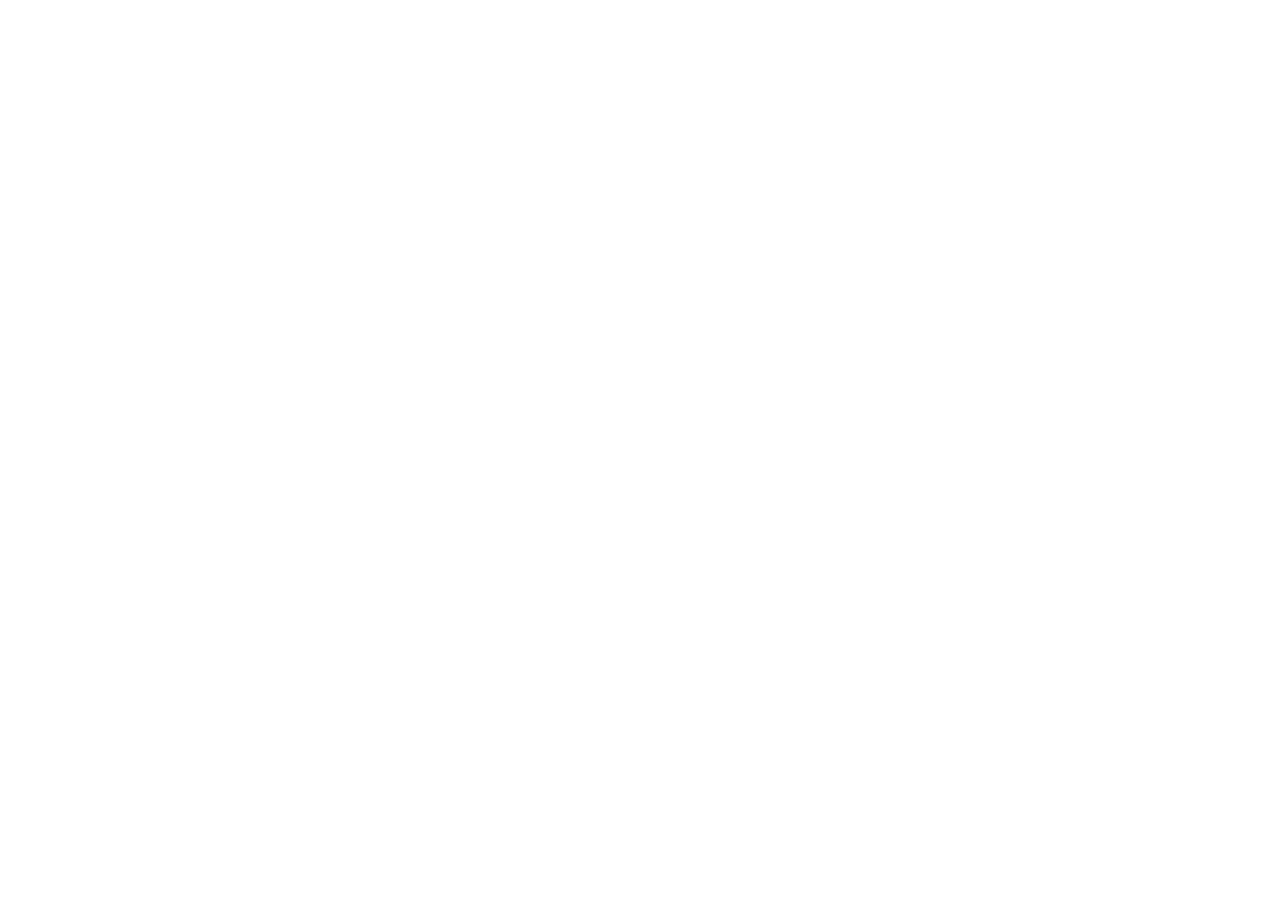
==== index.html @ 14798a1f "moved files" ====
<!DOCTYPE html>
<html lang="">
<head>
	<meta charset="UTF-8">
	<meta name="viewport" content="width=device-width, initial-scale=1.0">
	<link rel="stylesheet" href="css/style.css">
	<title>Document</title>
</head>
<body>
	<div class="wrapper">
		<header class="header">
			
		</header>
		<main class="main">
			
		</main>
		<footer class="footer">
			
		</footer>
	</div><!-- end wrapper -->

<script src="https://code.jquery.com/jquery-3.3.1.min.js"></script>
<script src="http://cdnjs.cloudflare.com/ajax/libs/gsap/latest/TweenMax.min.js"></script>
<script src="js/common.js"></script>
</body>
</html>
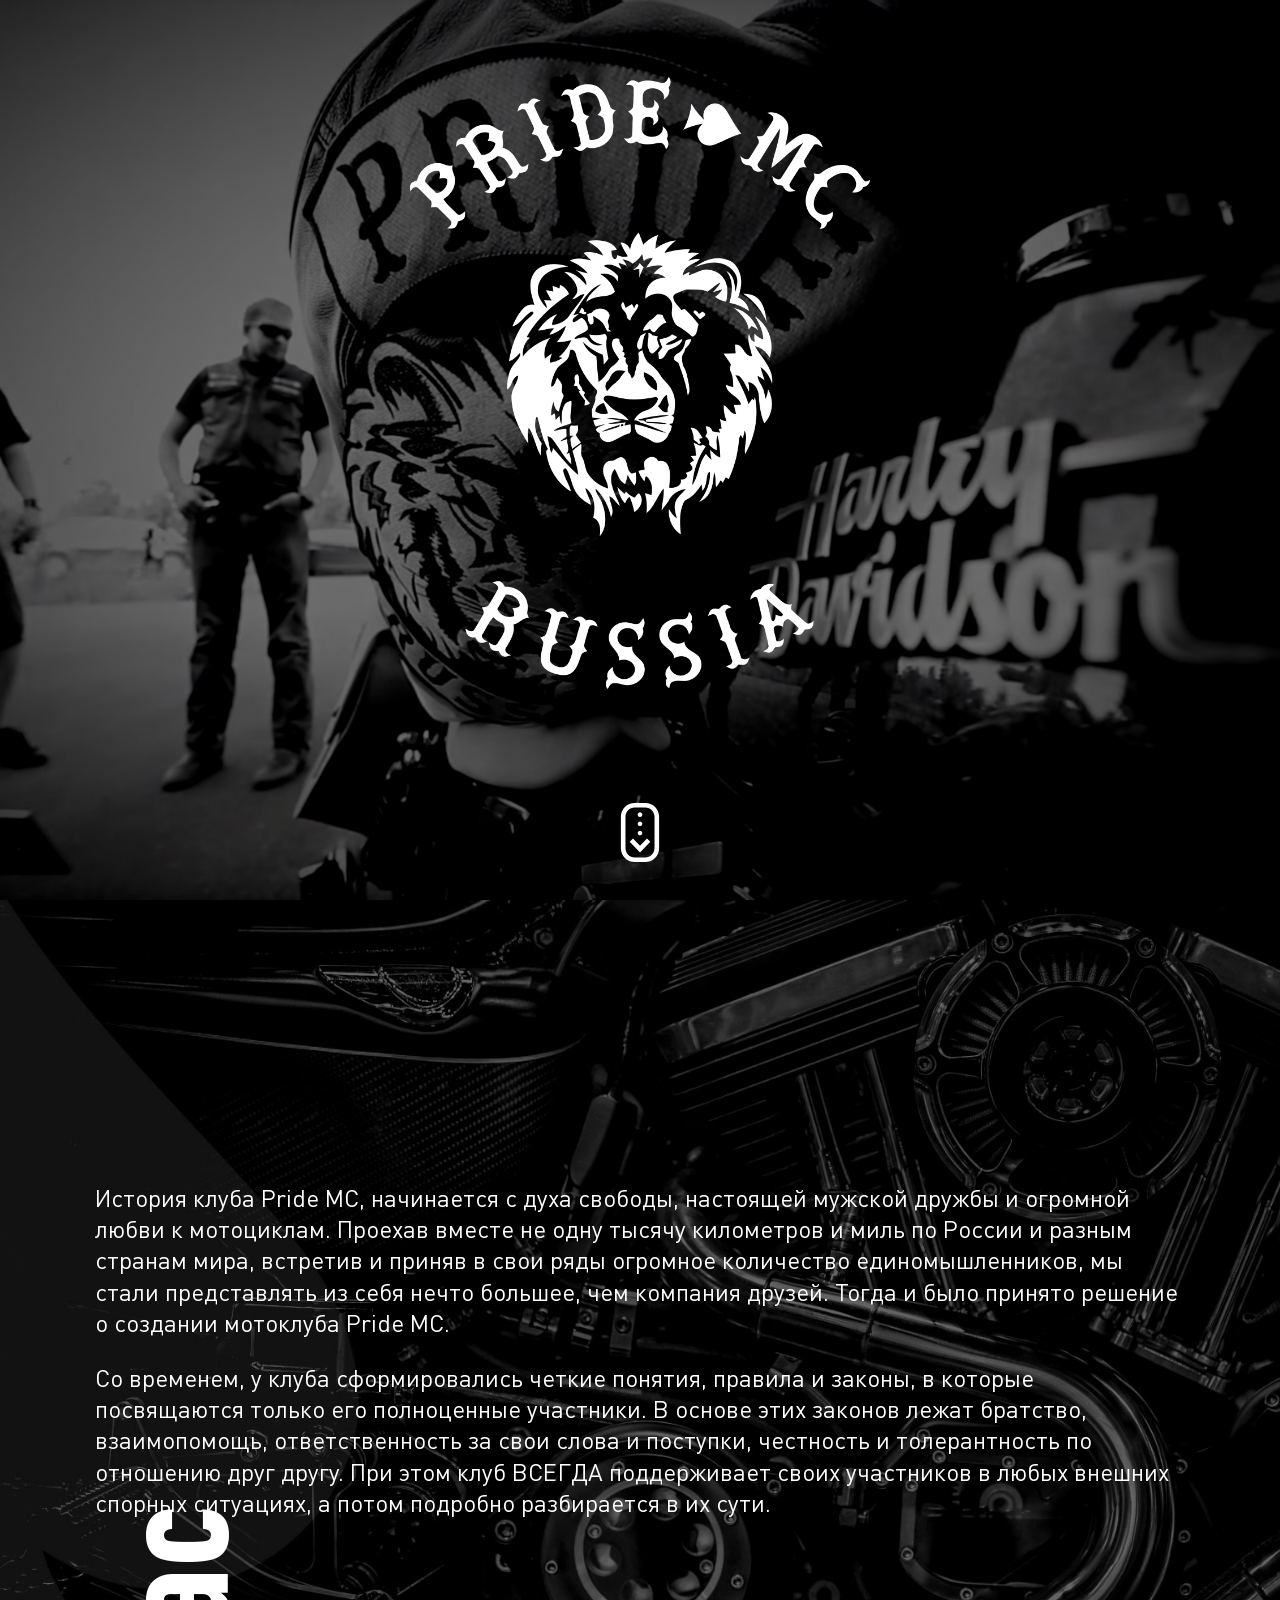
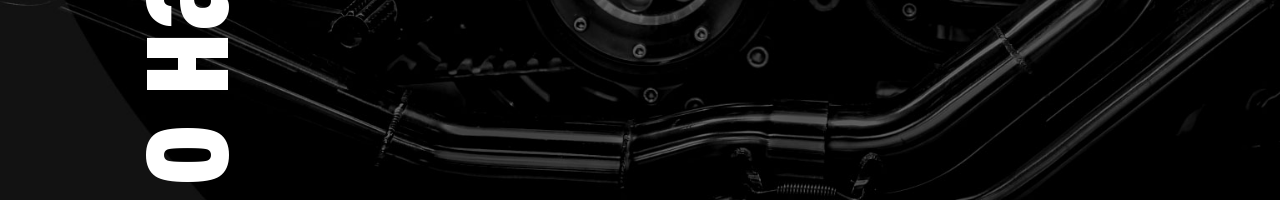
==== commit 6643e20b: "Десктоп" ====
--- a/index.html
+++ b/index.html
@@ -1,26 +1,760 @@
 <!DOCTYPE html>
-<html lang="">
+<html lang="ru">
 <head>
 	<meta charset="UTF-8">
 	<meta name="viewport" content="width=device-width, initial-scale=1.0">
 	<link rel="stylesheet" href="css/style.css">
-	<title>Document</title>
+	<title>MotoPride</title>
 </head>
 <body>
+	<div class="svg-sprite" style="display: none;">
+		<svg xmlns="http://www.w3.org/2000/svg" xmlns:xlink="http://www.w3.org/1999/xlink">
+
+			<symbol viewBox="0 0 38 59" id="scroll"><g><g><path d="M21.30416,30.08286c0,1.27268 -1.03147,2.30415 -2.30415,2.30415c-1.27268,0 -2.30415,-1.03146 -2.30415,-2.30415c0,-1.27268 1.03147,-2.30415 2.30415,-2.30415c1.27268,0 2.30415,1.03147 2.30415,2.30415zM21.30416,20.86625c0,1.27268 -1.03147,2.30415 -2.30415,2.30415c-1.27268,0 -2.30415,-1.03147 -2.30415,-2.30415c0,-1.27268 1.03147,-2.30415 2.30415,-2.30415c1.27268,0 2.30415,1.03147 2.30415,2.30415zM21.30416,11.64964c0,1.27268 -1.03147,2.30415 -2.30415,2.30415c-1.27268,0 -2.30415,-1.03147 -2.30415,-2.30415c0,-1.27268 1.03147,-2.30415 2.30415,-2.30415c1.27268,0 2.30415,1.03146 2.30415,2.30415zM13.70046,4.62198c-5.08219,0 -9.21661,4.13442 -9.21661,9.21661v31.33647c0,5.08219 4.13442,9.21661 9.21661,9.21661h10.5991c5.08219,0 9.21661,-4.13442 9.21661,-9.21661v-31.33647c0,-5.08219 -4.13442,-9.21661 -9.21661,-9.21661zM24.29957,58.99997h-10.5991c-7.62305,0 -13.82491,-6.20186 -13.82491,-13.82491v-31.33647c0,-7.62305 6.20186,-13.82491 13.82491,-13.82491h10.5991c7.62305,0 13.82491,6.20186 13.82491,13.82491v31.33647c0,7.62305 -6.20185,13.82491 -13.82491,13.82491zM19.02747,49.5696l-10.34213,-10.93302l3.34777,-3.16686l6.98536,7.38454l6.94396,-7.38004l3.35632,3.15786z" fill="currentColor" fill-opacity="1"></path></g></g></symbol>
+
+			<symbol viewBox="0 0 299.997 299.997" xml:space="preserve" id="mail">
+			<g>
+				<g>
+					<path fill="currentColor" d="M149.996,0C67.157,0,0.001,67.158,0.001,149.997c0,82.837,67.156,150,149.995,150s150-67.163,150-150
+					C299.996,67.158,232.835,0,149.996,0z M149.999,52.686l88.763,55.35H61.236L149.999,52.686z M239.868,196.423h-0.009
+					c0,8.878-7.195,16.072-16.072,16.072H76.211c-8.878,0-16.072-7.195-16.072-16.072v-84.865c0-0.939,0.096-1.852,0.252-2.749
+					l84.808,52.883c0.104,0.065,0.215,0.109,0.322,0.169c0.112,0.062,0.226,0.122,0.34,0.179c0.599,0.309,1.216,0.558,1.847,0.721
+					c0.065,0.018,0.13,0.026,0.195,0.041c0.692,0.163,1.393,0.265,2.093,0.265h0.005c0.005,0,0.01,0,0.01,0
+					c0.7,0,1.401-0.099,2.093-0.265c0.065-0.016,0.13-0.023,0.195-0.041c0.63-0.163,1.245-0.412,1.847-0.721
+					c0.114-0.057,0.228-0.117,0.34-0.179c0.106-0.06,0.218-0.104,0.322-0.169l84.808-52.883c0.156,0.897,0.252,1.808,0.252,2.749
+					V196.423z"/>
+				</g>
+			</g>
+		</symbol>
+
+		<symbol viewBox="0 0 512 512" id="instagram">
+			<path fill="currentColor" d="m305 256c0 27.0625-21.9375 49-49 49s-49-21.9375-49-49 21.9375-49 49-49 49 21.9375 49 49zm0 0"/>
+			<path fill="currentColor" d="m370.59375 169.304688c-2.355469-6.382813-6.113281-12.160157-10.996094-16.902344-4.742187-4.882813-10.515625-8.640625-16.902344-10.996094-5.179687-2.011719-12.960937-4.40625-27.292968-5.058594-15.503906-.707031-20.152344-.859375-59.402344-.859375-39.253906 0-43.902344.148438-59.402344.855469-14.332031.65625-22.117187 3.050781-27.292968 5.0625-6.386719 2.355469-12.164063 6.113281-16.902344 10.996094-4.882813 4.742187-8.640625 10.515625-11 16.902344-2.011719 5.179687-4.40625 12.964843-5.058594 27.296874-.707031 15.5-.859375 20.148438-.859375 59.402344 0 39.25.152344 43.898438.859375 59.402344.652344 14.332031 3.046875 22.113281 5.058594 27.292969 2.359375 6.386719 6.113281 12.160156 10.996094 16.902343 4.742187 4.882813 10.515624 8.640626 16.902343 10.996094 5.179688 2.015625 12.964844 4.410156 27.296875 5.0625 15.5.707032 20.144532.855469 59.398438.855469 39.257812 0 43.90625-.148437 59.402344-.855469 14.332031-.652344 22.117187-3.046875 27.296874-5.0625 12.820313-4.945312 22.953126-15.078125 27.898438-27.898437 2.011719-5.179688 4.40625-12.960938 5.0625-27.292969.707031-15.503906.855469-20.152344.855469-59.402344 0-39.253906-.148438-43.902344-.855469-59.402344-.652344-14.332031-3.046875-22.117187-5.0625-27.296874zm-114.59375 162.179687c-41.691406 0-75.488281-33.792969-75.488281-75.484375s33.796875-75.484375 75.488281-75.484375c41.6875 0 75.484375 33.792969 75.484375 75.484375s-33.796875 75.484375-75.484375 75.484375zm78.46875-136.3125c-9.742188 0-17.640625-7.898437-17.640625-17.640625s7.898437-17.640625 17.640625-17.640625 17.640625 7.898437 17.640625 17.640625c-.003906 9.742188-7.898437 17.640625-17.640625 17.640625zm0 0"/>
+			<path fill="currentColor" d="m256 0c-141.363281 0-256 114.636719-256 256s114.636719 256 256 256 256-114.636719 256-256-114.636719-256-256-256zm146.113281 316.605469c-.710937 15.648437-3.199219 26.332031-6.832031 35.683593-7.636719 19.746094-23.246094 35.355469-42.992188 42.992188-9.347656 3.632812-20.035156 6.117188-35.679687 6.832031-15.675781.714844-20.683594.886719-60.605469.886719-39.925781 0-44.929687-.171875-60.609375-.886719-15.644531-.714843-26.332031-3.199219-35.679687-6.832031-9.8125-3.691406-18.695313-9.476562-26.039063-16.957031-7.476562-7.339844-13.261719-16.226563-16.953125-26.035157-3.632812-9.347656-6.121094-20.035156-6.832031-35.679687-.722656-15.679687-.890625-20.6875-.890625-60.609375s.167969-44.929688.886719-60.605469c.710937-15.648437 3.195312-26.332031 6.828125-35.683593 3.691406-9.808594 9.480468-18.695313 16.960937-26.035157 7.339844-7.480469 16.226563-13.265625 26.035157-16.957031 9.351562-3.632812 20.035156-6.117188 35.683593-6.832031 15.675781-.714844 20.683594-.886719 60.605469-.886719s44.929688.171875 60.605469.890625c15.648437.710937 26.332031 3.195313 35.683593 6.824219 9.808594 3.691406 18.695313 9.480468 26.039063 16.960937 7.476563 7.34375 13.265625 16.226563 16.953125 26.035157 3.636719 9.351562 6.121094 20.035156 6.835938 35.683593.714843 15.675781.882812 20.683594.882812 60.605469s-.167969 44.929688-.886719 60.605469zm0 0"/>
+		</symbol>
+
+		<symbol viewBox="0 0 512 512" id="facebook">
+			<path fill="currentColor" d="m297.277344 508.667969c-2.132813.347656-4.273438.667969-6.421875.960937 2.148437-.292968 4.289062-.613281 6.421875-.960937zm0 0"/>
+			<path fill="currentColor" d="m302.398438 507.792969c-1.019532.1875-2.039063.359375-3.058594.535156 1.019531-.175781 2.039062-.347656 3.058594-.535156zm0 0"/>
+			<path d="m285.136719 510.339844c-2.496094.28125-5.007813.53125-7.527344.742187 2.519531-.210937 5.03125-.460937 7.527344-.742187zm0 0"/>
+			<path fill="currentColor" d="m290.054688 509.738281c-1.199219.160157-2.40625.308594-3.609376.449219 1.203126-.140625 2.410157-.289062 3.609376-.449219zm0 0"/>
+			<path fill="currentColor" d="m309.367188 506.410156c-.898438.191406-1.800782.382813-2.703126.566406.902344-.183593 1.804688-.375 2.703126-.566406zm0 0"/>
+			<path fill="currentColor" d="m326.664062 502.113281c-.726562.207031-1.453124.402344-2.179687.605469.726563-.203125 1.453125-.398438 2.179687-.605469zm0 0"/>
+			<path fill="currentColor" d="m321.433594 503.542969c-.789063.207031-1.582032.417969-2.375.617187.792968-.199218 1.585937-.40625 2.375-.617187zm0 0"/>
+			<path fill="currentColor" d="m314.589844 505.253906c-.835938.195313-1.679688.378906-2.523438.566406.84375-.1875 1.6875-.371093 2.523438-.566406zm0 0"/>
+			<path d="m277.527344 511.089844c-1.347656.113281-2.695313.214844-4.046875.304687 1.351562-.089843 2.699219-.191406 4.046875-.304687zm0 0"/>
+			<path fill="currentColor" d="m512 256c0-141.363281-114.636719-256-256-256s-256 114.636719-256 256 114.636719 256 256 256c1.503906 0 3-.03125 4.5-.058594v-199.285156h-55v-64.097656h55v-47.167969c0-54.703125 33.394531-84.476563 82.191406-84.476563 23.367188 0 43.453125 1.742188 49.308594 2.519532v57.171875h-33.648438c-26.546874 0-31.6875 12.617187-31.6875 31.128906v40.824219h63.476563l-8.273437 64.097656h-55.203126v189.453125c107.003907-30.675781 185.335938-129.257813 185.335938-246.109375zm0 0"/>
+			<path fill="currentColor" d="m272.914062 511.429688c-2.664062.171874-5.339843.308593-8.023437.398437 2.683594-.089844 5.359375-.226563 8.023437-.398437zm0 0"/>
+			<path d="m264.753906 511.835938c-1.414062.046874-2.832031.082031-4.25.105468 1.417969-.023437 2.835938-.058594 4.25-.105468zm0 0"/>
+		</symbol>
+
+		<symbol viewBox="0 0 512 512" id="youtube">
+			<path fill="currentColor" d="m224.113281 303.960938 83.273438-47.960938-83.273438-47.960938zm0 0"/>
+			<path fill="currentColor" d="m256 0c-141.363281 0-256 114.636719-256 256s114.636719 256 256 256 256-114.636719 256-256-114.636719-256-256-256zm159.960938 256.261719s0 51.917969-6.585938 76.953125c-3.691406 13.703125-14.496094 24.507812-28.199219 28.195312-25.035156 6.589844-125.175781 6.589844-125.175781 6.589844s-99.878906 0-125.175781-6.851562c-13.703125-3.6875-24.507813-14.496094-28.199219-28.199219-6.589844-24.769531-6.589844-76.949219-6.589844-76.949219s0-51.914062 6.589844-76.949219c3.6875-13.703125 14.757812-24.773437 28.199219-28.460937 25.035156-6.589844 125.175781-6.589844 125.175781-6.589844s100.140625 0 125.175781 6.851562c13.703125 3.6875 24.507813 14.496094 28.199219 28.199219 6.851562 25.035157 6.585938 77.210938 6.585938 77.210938zm0 0"/>
+		</symbol>
+
+		<symbol viewBox="0 0 78 73" id="left-arrow"><g><g><path d="M6.5,37.5h71.5" fill-opacity="0" fill="currentColor" stroke-dashoffset="0" stroke-linejoin="miter" stroke-linecap="butt" stroke-opacity="1" stroke="currentColor" stroke-miterlimit="50" stroke-width="5"></path></g><g><path d="M2.82227,35.82227l35.35534,35.35534" fill-opacity="0" fill="currentColor" stroke-dashoffset="0" stroke-linejoin="miter" stroke-linecap="butt" stroke-opacity="1" stroke="currentColor" stroke-miterlimit="50" stroke-width="5"></path></g><g><path d="M38.17767,1.82227l-35.67767,36.67767" fill-opacity="0" fill="currentColor" stroke-dashoffset="0" stroke-linejoin="miter" stroke-linecap="butt" stroke-opacity="1" stroke="currentColor" stroke-miterlimit="50" stroke-width="5"></path></g><g><g><path d="M38.17767,1.82227l-35.67767,36.67767" fill-opacity="0" fill="currentColor" stroke-dashoffset="0" stroke-linejoin="miter" stroke-linecap="butt" stroke-opacity="1" stroke="currentColor" stroke-miterlimit="50" stroke-width="5"></path></g><g><path d="M2.82227,35.82227l35.35534,35.35534" fill-opacity="0" fill="currentColor" stroke-dashoffset="0" stroke-linejoin="miter" stroke-linecap="butt" stroke-opacity="1" stroke="currentColor" stroke-miterlimit="50" stroke-width="5"></path></g><g><path d="M6.5,37.5h71.5" fill-opacity="0" fill="currentColor" stroke-dashoffset="0" stroke-linejoin="miter" stroke-linecap="butt" stroke-opacity="1" stroke="currentColor" stroke-miterlimit="50" stroke-width="5"></path></g></g></g>
+		</symbol>
+
+		</svg>
+	</div>
 	<div class="wrapper">
-		<header class="header">
-			
-		</header>
 		<main class="main">
-			
+			<section class="first-screen">
+				<video poster="img/poster.jpg" class="video-bg" autoplay muted loop>
+					<source src="img/video-bg.mp4" type="video/mp4" >
+					</video>
+					<div class="main-logo">
+						<img src="img/pmc-logo.png" alt="" >
+					</div>
+					<div class="scroll-down-container">
+						<a href="#" class="scroll-down">
+							<svg>
+								<use xlink:href="#scroll"></use>
+							</svg>
+						</a>
+					</div>
+			</section>
+
+			<section class="pages">
+				<div class="about page active" id="page-1">
+					<div class="content">
+						<div class="container">
+							<p>
+								История клуба Pride MC, начинается с духа свободы, настоящей мужской дружбы и огромной любви к мотоциклам. Проехав вместе не одну тысячу километров и миль по России и разным странам мира, встретив и приняв в свои ряды огромное количество единомышленников,
+								мы стали представлять из себя нечто большее, чем компания друзей. Тогда и было принято решение о создании мотоклуба Pride MC.
+							</p>
+							<p>
+								Со временем, у клуба сформировались четкие понятия, правила и законы, в которые посвящаются только его полноценные участники. В основе этих законов лежат братство, взаимопомощь, ответственность за свои слова и поступки, честность и толерантность по отношению друг другу. При этом клуб ВСЕГДА поддерживает своих участников в любых внешних спорных ситуациях, а потом подробно разбирается в их сути.
+							</p>
+						</div>
+
+						<div class="page-title-container">
+							<div class="page-title">
+								о нас
+							</div>
+						</div>
+					</div>
+					<!-- /.content -->
+				</div>
+				<!-- /.about -->
+
+				<div class="news page" id="page-2">
+					<div class="content">
+						<div class="container">
+							<div class="news-container">
+								<div class="news-list">
+									<div class="news-row flex">
+										<!-- В блоке news-row__left должна быть только одна новость -->
+										<div class="news-row__left">
+											<a href="#" class="news__item js-popup-link" data-popup="one-news">
+												<div class="news__img">
+													<img src="img/news-big.jpg" alt="">
+												</div>
+												<div class="news__text">
+													<h3>
+														Заголовок
+														новости #3
+													</h3>
+													<p>
+														Ты состоявшийся, понимающий кто он есть в этой жизни мужчина, старше 25 лет. Ты состоявшийся, понимающий кто он есть в этой жизни мужчина, старше 25 лет.Ты состоявшийся, Ты состоявшийся, понимающий кто он есть в этой жизни мужчина, старше 25 лет. Ты состоявшийся, Ты состоявшийся, понимающий кто подробнее
+													</p>
+												</div>
+											</a>
+										</div>
+
+										<!-- В блоке news-row__right должно быть только две новости -->
+										<div class="news-row__right">
+											<a href="#" class="news__item js-popup-link" data-popup="one-news">
+												<div class="news__text">
+													<h3>
+														Заголовок
+														новости #3
+													</h3>
+													<p>
+														Ты состоявшийся, понимающий кто он есть в этой жизни мужчина, старше 25 лет. Ты состоявшийся, понимающий кто он есть в этой жизни мужчина, старше 25 лет.Ты состоявшийся, Ты состоявшийся, понимающий кто он есть в этой жизни мужчина, старше 25 лет. Ты состоявшийся, Ты состоявшийся, понимающий кто подробнее
+													</p>
+												</div>
+												<div class="news__img">
+													<img src="img/news-lt.jpg" alt="">
+												</div>
+											</a>
+											<a href="#" class="news__item js-popup-link" data-popup="one-news">
+												<div class="news__text">
+													<h3>
+														Заголовок
+														новости #3
+													</h3>
+													<p>
+														Ты состоявшийся, понимающий кто он есть в этой жизни мужчина, старше 25 лет. Ты состоявшийся, понимающий кто он есть в этой жизни мужчина, старше 25 лет.Ты состоявшийся, Ты состоявшийся, понимающий кто он есть в этой жизни мужчина, старше 25 лет. Ты состоявшийся, Ты состоявшийся, понимающий кто подробнее
+													</p>
+												</div>
+												<div class="news__img">
+													<img src="img/news-long.jpg" alt="">
+												</div>
+											</a>
+										</div>
+									</div>
+
+									<div class="news-common flex flex--wrap">
+										<!-- Здесь остальные новости -->
+										<a href="#" class="news__item js-popup-link" data-popup="one-news">
+											<div class="news__text">
+												<h3>
+													Заголовок
+													новости #3
+												</h3>
+												<p>
+													Ты состоявшийся, понимающий кто он есть в этой жизни мужчина, старше 25 лет.
+												</p>
+											</div>
+											<div class="news__img">
+												<img src="img/news-lt.jpg" alt="">
+											</div>
+										</a>
+										<a href="#" class="news__item js-popup-link" data-popup="one-news">
+											<div class="news__text">
+												<h3>
+													Заголовок
+													новости #3
+												</h3>
+												<p>
+													Ты состоявшийся, понимающий кто он есть в этой жизни мужчина, старше 25 лет. Ты состоявшийся, понимающий кто он есть в этой жизни мужчина, старше 25 лет.Ты состоявшийся, Ты состоявшийся, понимающий кто он есть в этой жизни мужчина, старше 25 лет. Ты состоявшийся, Ты состоявшийся, понимающий кто подробнее
+												</p>
+											</div>
+											<div class="news__img">
+												<img src="img/news-lt.jpg" alt="">
+											</div>
+										</a>
+										<a href="#" class="news__item js-popup-link" data-popup="one-news">
+											<div class="news__text">
+												<h3>
+													Заголовок
+													новости #3
+												</h3>
+												<p>
+													Ты состоявшийся, понимающий кто он есть в этой жизни мужчина, старше 25 лет. Ты состоявшийся, понимающий кто он есть в этой жизни мужчина, старше 25 лет.Ты состоявшийся, Ты состоявшийся, понимающий кто он есть в этой жизни мужчина, старше 25 лет. Ты состоявшийся, Ты состоявшийся, понимающий кто подробнее
+												</p>
+											</div>
+											<div class="news__img">
+												<img src="img/news-lt.jpg" alt="">
+											</div>
+										</a>
+										<a href="#" class="news__item js-popup-link" data-popup="one-news">
+											<div class="news__text">
+												<h3>
+													Заголовок
+													новости #3
+												</h3>
+												<p>
+													Ты состоявшийся, понимающий кто он есть в этой жизни мужчина, старше 25 лет. Ты состоявшийся, понимающий кто он есть в этой жизни мужчина, старше 25 лет.Ты состоявшийся, Ты состоявшийся, понимающий кто он есть в этой жизни мужчина, старше 25 лет. Ты состоявшийся, Ты состоявшийся, понимающий кто подробнее
+												</p>
+											</div>
+											<div class="news__img">
+												<img src="img/news-lt.jpg" alt="">
+											</div>
+										</a>
+									</div>
+								</div>
+							</div>
+							<!-- /.news-container -->
+						</div>
+						<div class="page-title-container">
+							<div class="page-title">
+								новости
+							</div>
+						</div>
+					</div>
+				</div>	
+				<!-- /.news -->
+
+				<div class="photos page" id="page-3">
+					<div class="content">
+						<div class="container">
+							<div class="photo-group">
+								<div class="photo-group__item">
+									<a href="#" class="js-popup-link" data-popup="photo-popup">
+										<img src="img/photos/photo-1.jpg" alt="">
+									</a>
+								</div>
+								<div class="photo-group__item">
+									<a href="#" class="js-popup-link" data-popup="photo-popup">
+										<img src="img/photos/photo-2.jpg" alt="">
+									</a>
+								</div>
+								<div class="photo-group__item">
+									<a href="#" class="js-popup-link" data-popup="photo-popup">
+										<img src="img/photos/photo-3.jpg" alt="">
+									</a>
+								</div>
+								<div class="photo-group__item">
+									<a href="#" class="js-popup-link" data-popup="photo-popup">
+										<img src="img/photos/photo-4.jpg" alt="">
+									</a>
+								</div>
+								<div class="photo-group__item">
+									<a href="#" class="js-popup-link" data-popup="photo-popup">
+										<img src="img/photos/photo-5.jpg" alt="">
+									</a>
+								</div>
+								<div class="photo-group__item">
+									<a href="#" class="js-popup-link" data-popup="photo-popup">
+										<img src="img/photos/photo-6.jpg" alt="">
+									</a>
+								</div>
+								<div class="photo-group__item">
+									<a href="#" class="js-popup-link" data-popup="photo-popup">
+										<img src="img/photos/photo-7.jpg" alt="">
+									</a>
+								</div>
+								<div class="photo-group__item">
+									<a href="#" class="js-popup-link" data-popup="photo-popup">
+										<img src="img/photos/photo-8.jpg" alt="">
+									</a>
+								</div>
+								<div class="photo-group__item">
+									<a href="#" class="js-popup-link" data-popup="photo-popup">
+										<img src="img/photos/photo-9.jpg" alt="">
+									</a>
+								</div>
+								<div class="photo-group__item">
+									<a href="#" class="js-popup-link" data-popup="photo-popup">
+										<img src="img/photos/photo-10.jpg" alt="">
+									</a>
+								</div>
+								<div class="photo-group__item">
+									<a href="#" class="js-popup-link" data-popup="photo-popup">
+										<img src="img/photos/photo-11.jpg" alt="">
+									</a>
+								</div>
+								<div class="photo-group__item">
+									<a href="#" class="js-popup-link" data-popup="photo-popup">
+										<img src="img/photos/photo-12.jpg" alt="">
+									</a>
+								</div>
+								<div class="photo-group__item">
+									<a href="#" class="js-popup-link" data-popup="photo-popup">
+										<img src="img/photos/photo-13.jpg" alt="">
+									</a>
+								</div>
+								<div class="photo-group__item">
+									<a href="#" class="js-popup-link" data-popup="photo-popup">
+										<img src="img/photos/photo-14.jpg" alt="">
+									</a>
+								</div>
+								<div class="photo-group__item">
+									<a href="#" class="js-popup-link" data-popup="photo-popup">
+										<img src="img/photos/photo-15.jpg" alt="">
+									</a>
+								</div>
+								<div class="photo-group__item">
+									<a href="#" class="js-popup-link" data-popup="photo-popup">
+										<img src="img/photos/photo-16.jpg" alt="">
+									</a>
+								</div>
+								<div class="photo-group__item">
+									<a href="#" class="js-popup-link" data-popup="photo-popup">
+										<img src="img/photos/photo-17.jpg" alt="">
+									</a>
+								</div>
+								<div class="photo-group__item">
+									<a href="#" class="js-popup-link" data-popup="photo-popup">
+										<img src="img/photos/photo-18.jpg" alt="">
+									</a>
+								</div>
+							</div>
+						</div>
+						<div class="page-title-container">
+							<div class="page-title">
+								фото
+							</div>
+						</div>
+					</div>
+				</div>	
+				<!-- /.photos -->
+
+				<div class="videos page" id="page-4">
+					<div class="content">
+						<div class="container">
+							<div class="video-slider">
+								<div class="video-slider__item">
+
+									<!-- Параметр ?enablejsapi=1 обязателен для остановки видео по клику -->
+
+									<div class="video-slider__content">
+										<iframe width="560" height="315" src="https://www.youtube.com/embed/OSI7sSUSCic?enablejsapi=1" frameborder="0" allow="accelerometer; autoplay; encrypted-media; gyroscope; picture-in-picture" allowfullscreen></iframe>
+									</div>
+								</div>
+								<div class="video-slider__item">
+									<div class="video-slider__content">
+										<iframe width="560" height="315" src="https://www.youtube.com/embed/FrDQDb9S3kc?enablejsapi=1" frameborder="0" allow="accelerometer; autoplay; encrypted-media; gyroscope; picture-in-picture" allowfullscreen></iframe>
+									</div>
+								</div>
+								<div class="video-slider__item">
+									<div class="video-slider__content">
+										<iframe width="560" height="315" src="https://www.youtube.com/embed/sheR5vYxQqA?enablejsapi=1" frameborder="0" allow="accelerometer; autoplay; encrypted-media; gyroscope; picture-in-picture" allowfullscreen></iframe>
+									</div>
+								</div>
+								<div class="video-slider__item">
+									<div class="video-slider__content">
+										<iframe width="560" height="315" src="https://www.youtube.com/embed/EXdQjm0Rwno?enablejsapi=1" frameborder="0" allow="accelerometer; autoplay; encrypted-media; gyroscope; picture-in-picture" allowfullscreen></iframe>
+									</div>
+								</div>
+								<div class="video-slider__item">
+									<div class="video-slider__content">
+										<iframe width="560" height="315" src="https://www.youtube.com/embed/rxGxwpbyOLo?enablejsapi=1" frameborder="0" allow="accelerometer; autoplay; encrypted-media; gyroscope; picture-in-picture" allowfullscreen></iframe>
+									</div>
+								</div>
+							</div>
+						</div>
+
+						<div class="page-title-container">
+							<div class="page-title">
+								видео
+							</div>
+						</div>
+					</div>
+				</div>	
+				<!-- /.videos -->
+
+				<div class="contacts page" id="page-5">
+					<div class="content">
+						<div class="container">
+							<div class="contact-data flex">
+								<div class="contact-data__item">
+									<div class="contact-data__title">
+										Организационные<br> вопросы:
+									</div>
+									<ul class="contact-data__list">
+										<li>
+											<a href="#">
+												<svg>
+													<use xlink:href="#mail"></use>
+												</svg>
+											</a>
+										</li>
+									</ul>
+								</div>
+
+								<div class="contact-data__item">
+									<div class="contact-data__title">
+										Мы<br>
+										в социальных сетях:
+									</div>
+									<ul class="contact-data__list">
+										<li>
+											<a href="#">
+												<svg>
+													<use xlink:href="#instagram"></use>
+												</svg>
+											</a>
+										</li>
+										<li>
+											<a href="#">
+												<svg>
+													<use xlink:href="#facebook"></use>
+												</svg>
+											</a>
+										</li>
+										<li>
+											<a href="#">
+												<svg>
+													<use xlink:href="#youtube"></use>
+												</svg>
+											</a>
+										</li>
+									</ul>
+								</div>
+							</div>
+							<div class="contact-btn">
+								<div class="btn-container">
+									<a href="#" class="btn js-popup-link" data-popup="about">
+										о вступлении в клуб
+									</a>
+								</div>
+							</div>
+						</div>
+
+						<div class="page-title-container">
+							<div class="page-title">
+								контакты
+							</div>
+						</div>
+					</div>
+				</div>	
+				<!-- /.contacts -->
+
+				<div class="logo">
+					<img src="img/logo.svg" alt="">
+				</div>
+				<ul class="menu">
+					<li><a href="#" data-page="page-1" class="active">о нас</a></li>
+					<li><a href="#" data-page="page-2">новости</a></li>
+					<li><a href="#" data-page="page-3">фото</a></li>
+					<li><a href="#" data-page="page-4">видео</a></li>
+					<li><a href="#" data-page="page-5">контакты</a></li>
+				</ul>
+			</section>
+			<!-- /.pages -->
+
+			<div id="overlay"></div>
+
+			<div class="popup about-club" id="about">
+				<div class="container">
+					<div class="about-club__item">
+						<div class="about-club__title">
+							если:
+						</div>
+						<ul class="about-club__list">
+							<li>Ты состоявшийся, понимающий кто он есть в этой жизни мужчина, старше 25 лет.</li>
+							<li>Мотоцикл – часть твоей жизни.</li>
+							<li>Ответственность за свои слова и действия, честность и мужское братство для тебя не пустой звук.</li>
+							<li>Принципы – дороже денег.</li>
+							<li>Ты хочешь стать частью нашей сплоченной семьи и потенциально видишь себя в наших рядах.</li>
+						</ul>
+					</div>
+
+					<div class="about-club__item">
+						<div class="about-club__title">
+							ты можешь:
+						</div>
+						<a href="#" class="btn js-popup-link" data-popup="form-popup">
+							подать заявку на вст<span>упление в клуб</span>
+						</a>
+					</div>
+				</div>
+
+				<div class="page-title-container">
+					<div class="page-title">
+						<a href="#" class="back">
+							назад
+							<span class="back-arrow">
+								<svg>
+									<use xlink:href="#left-arrow"></use>
+								</svg>
+							</span>
+						</a>
+					</div>
+				</div>
+			</div>
+			<!-- /.about-club -->
+
+			<div class="popup form" id="form-popup">
+				<div class="form-content">
+					<div class="form__title">
+						Ответь на несколько вопросов<br>
+						и оставь информацию о себе.
+					</div>
+					<div class="container">
+						<form action="#">
+							<div class="contact-form">
+								<div class="row">
+									<div class="col-6">
+										<div class="input-wrapper">
+											<span>ФИО <sup>*</sup></span>
+											<input type="text" class="input">
+										</div>
+									</div>
+									<div class="col-2">
+										<div class="input-wrapper">
+											<span>Возраст <sup>*</sup></span>
+											<input type="text" class="input">
+										</div>
+									</div>
+									<div class="col-4">
+										<div class="input-wrapper">
+											<span>Фото <sup>*</sup></span>
+											<div class="file">
+												<input type="file" id="file">
+												<label for="file">
+													<span class="file-name">Какое-то название файла</span>
+													<span class="file-btn">Обзор</span>
+												</label>
+											</div>
+										</div>
+									</div>
+								</div>
+
+								<div class="row">
+									<div class="col-4">
+										<div class="input-wrapper">
+											<span>Стаж в категории А <sup>*</sup></span>
+											<input type="text" class="input">
+										</div>
+									</div>
+									<div class="col-8">
+										<div class="input-wrapper">
+											<span>Какой мотоцикл у тебя сейчас?</span>
+											<input type="text" class="input">
+										</div>
+									</div>
+								</div>
+
+								<div class="row">
+									<div class="col-6">
+										<div class="input-wrapper">
+											<span>Коротко о себе – кто ты в этой жизни <br>и как к этому пришёл? <sup>*</sup></span>
+											<textarea class="input"></textarea>
+										</div>
+									</div>
+
+									<div class="col-6">
+										<div class="input-wrapper">
+											<span>Что для тебя значит мотоцикл <br>и мотодвижение? <sup>*</sup></span>
+											<textarea class="input"></textarea>
+										</div>
+									</div>
+								</div>
+
+								<div class="row">
+									<div class="col-6">
+										<div class="input-wrapper">
+											<span>Почему ты хочешь стать частью нашего Клуба? <sup>*</sup></span>
+											<input type="text" class="input">
+										</div>
+									</div>
+
+									<div class="col-6">
+										<div class="input-wrapper">
+											<span>Ссылки на страницы в социальных сетях.</span>
+											<input type="text" class="input">
+										</div>
+									</div>
+								</div>
+
+								<div class="row row--center">
+									<div class="col-6">
+										<div class="input-wrapper">
+											<span>Контактный телефон <sup>*</sup></span>
+											<input type="text" class="input">
+										</div>
+									</div>
+								</div>
+
+								<div class="row row--center">
+									<div class="col-6">
+										<div class="submit-container">
+											<input type="submit" class="btn btn--full js-submit" value="отправить">
+										</div>
+									</div>
+								</div>
+							</div>
+						</form>
+					</div>
+
+					<div class="form-notice">
+						* обязательно к заполнению
+					</div>
+
+					<div class="page-title-container">
+						<div class="page-title">
+							<a href="#" class="back">
+								назад
+								<span class="back-arrow">
+									<svg>
+										<use xlink:href="#left-arrow"></use>
+									</svg>
+								</span>
+							</a>
+						</div>
+					</div>
+				</div>
+				<!-- /.form-content -->
+				<div class="thanks">
+					<p>
+						Спасибо за твой интерес к нашему Клубу.<br>
+						Мы изучим информацию о тебе.  И, возможно, свяжемся с тобой.
+					</p>
+				</div>
+				<!-- /.popup thanks -->
+			</div>
+			<!-- /.form -->
+
+			<div class="popup one-news" id="one-news">
+				<div class="container">
+					<div class="news-body">
+						<img src="img/news-long.jpg" alt="" class="news-photo">
+						<div class="news-content">
+							<h3>
+								Заголовок новости #4
+							</h3>
+							<h4>
+								Ты состоявшийся, понимающий кто
+								он есть в этой жизни мужчина, старше 25 лет.
+							</h4>
+							<p>
+								История клуба Pride MC, начинается с духа свободы, настоящей мужской дружбы и огромной любви к мотоциклам. Проехав вместе не одну тысячу километров и миль по Со временем, у клуба сформировались четкие
+								История клуба Pride MC, начинается с духа свободы, настоящей мужской дружбы и огромной любви к мотоциклам. Проехав вместе не одну тысячу километров и миль по России Со временем, у клуба сформировались четкие
+
+							</p>
+							<p>
+								История клуба Pride MC, начинается с духа свободы, настоящей мужской дружбы и огромной любви к мотоциклам. Проехав вместе не одну тысячу километров и миль по России
+							</p>
+							<p>
+								История клуба Pride MC, начинается с духа свободы, настоящей мужской дружбы и огромной любви к мотоциклам. Проехав вместе не одну тысячу километров и миль по России Со временем, у клуба сформировались четкие
+							</p>
+							<p>
+								История клуба Pride MC, начинается с духа свободы, настоящей мужской дружбы и огромной любви к мотоциклам. Проехав вместе не одну тысячу километров и миль по России Со временем, у клуба сформировались четкие
+							</p>
+							<p>
+								История клуба Pride MC, начинается с духа свободы, настоящей мужской дружбы и огромной любви к мотоциклам. Проехав вместе не одну
+							</p>
+							<p>
+								История клуба Pride MC, начинается с духа свободы, настоящей мужской дружбы и огромной любви к мотоциклам. Проехав вместе не одну тысячу километров и миль по Со временем, у клуба сформировались четкие
+								История клуба Pride MC, начинается с духа свободы, настоящей мужской дружбы и огромной любви к мотоциклам. Проехав вместе не одну тысячу километров и миль по России Со временем, у клуба сформировались четкие
+
+							</p>
+							<p>
+								История клуба Pride MC, начинается с духа свободы, настоящей мужской дружбы и огромной любви к мотоциклам. Проехав вместе не одну тысячу километров и миль по России
+							</p>
+							<p>
+								История клуба Pride MC, начинается с духа свободы, настоящей мужской дружбы и огромной любви к мотоциклам. Проехав вместе не одну тысячу километров и миль по России Со временем, у клуба сформировались четкие
+							</p>
+							<p>
+								История клуба Pride MC, начинается с духа свободы, настоящей мужской дружбы и огромной любви к мотоциклам. Проехав вместе не одну тысячу километров и миль по России Со временем, у клуба сформировались четкие
+							</p>
+							<p>
+								История клуба Pride MC, начинается с духа свободы, настоящей мужской дружбы и огромной любви к мотоциклам. Проехав вместе не одну
+							</p>
+							<p>
+								История клуба Pride MC, начинается с духа свободы, настоящей мужской дружбы и огромной любви к мотоциклам. Проехав вместе не одну тысячу километров и миль по Со временем, у клуба сформировались четкие
+								История клуба Pride MC, начинается с духа свободы, настоящей мужской дружбы и огромной любви к мотоциклам. Проехав вместе не одну тысячу километров и миль по России Со временем, у клуба сформировались четкие
+
+							</p>
+							<p>
+								История клуба Pride MC, начинается с духа свободы, настоящей мужской дружбы и огромной любви к мотоциклам. Проехав вместе не одну тысячу километров и миль по России
+							</p>
+							<p>
+								История клуба Pride MC, начинается с духа свободы, настоящей мужской дружбы и огромной любви к мотоциклам. Проехав вместе не одну тысячу километров и миль по России Со временем, у клуба сформировались четкие
+							</p>
+							<p>
+								История клуба Pride MC, начинается с духа свободы, настоящей мужской дружбы и огромной любви к мотоциклам. Проехав вместе не одну тысячу километров и миль по России Со временем, у клуба сформировались четкие
+							</p>
+							<p>
+								История клуба Pride MC, начинается с духа свободы, настоящей мужской дружбы и огромной любви к мотоциклам. Проехав вместе не одну
+							</p>
+						</div>
+					</div>
+				</div>
+				<div class="page-title-container">
+					<div class="page-title">
+						<a href="#" class="back">
+							назад
+							<span class="back-arrow">
+								<svg>
+									<use xlink:href="#left-arrow"></use>
+								</svg>
+							</span>
+						</a>
+					</div>
+				</div>
+			</div>
+			<!-- /.one-news -->
+
+			<div class="popup photo-popup" id="photo-popup">
+				<div class="container">
+					<div class="photo-popup-slider">
+						<div class="photo-popup-slide__item">
+							<img src="img/news-big.jpg" alt="">
+						</div>
+						<div class="photo-popup-slide__item">
+							<img src="img/news-big.jpg" alt="">
+						</div>
+						<div class="photo-popup-slide__item">
+							<img src="img/news-big.jpg" alt="">
+						</div>
+						<div class="photo-popup-slide__item">
+							<img src="img/news-big.jpg" alt="">
+						</div>
+						<div class="photo-popup-slide__item">
+							<img src="img/news-big.jpg" alt="">
+						</div>
+						<div class="photo-popup-slide__item">
+							<img src="img/news-big.jpg" alt="">
+						</div>
+					</div>
+				</div>
+				<div class="page-title-container">
+					<div class="page-title">
+						<a href="#" class="back">
+							назад
+							<span class="back-arrow">
+								<svg>
+									<use xlink:href="#left-arrow"></use>
+								</svg>
+							</span>
+						</a>
+					</div>
+				</div>
+			</div>
+			<!-- /.photo-popup -->
+
 		</main>
-		<footer class="footer">
-			
-		</footer>
 	</div><!-- end wrapper -->
 
 <script src="https://code.jquery.com/jquery-3.3.1.min.js"></script>
-<script src="http://cdnjs.cloudflare.com/ajax/libs/gsap/latest/TweenMax.min.js"></script>
+<script src="js/slick.min.js"></script>
+<script src="js/jquery.nicescroll.min.js"></script>
 <script src="js/common.js"></script>
 </body>
 </html>
--- a/css/style.css
+++ b/css/style.css
@@ -0,0 +1,1339 @@
+@charset "UTF-8";
+html, body, div, span, applet, object, iframe,
+h1, h2, h3, h4, h5, h6, p, blockquote, pre,
+a, abbr, acronym, address, big, cite, code,
+del, dfn, em, img, ins, kbd, q, s, samp,
+small, strike, strong, sub, sup, tt, var,
+b, u, i, center,
+dl, dt, dd, ol, ul, li,
+fieldset, form, label, legend,
+table, caption, tbody, tfoot, thead, tr, th, td,
+article, aside, canvas, details, embed,
+figure, figcaption, footer, header, hgroup,
+menu, nav, output, ruby, section, summary,
+time, mark, audio, video {
+  margin: 0;
+  padding: 0;
+  border: 0;
+  font-size: 100%;
+  font: inherit;
+  vertical-align: baseline; }
+
+/* HTML5 display-role reset for older browsers */
+article, aside, details, figcaption, figure,
+footer, header, hgroup, menu, nav, section {
+  display: block; }
+
+body {
+  line-height: 1; }
+
+ol, ul, li {
+  list-style: none; }
+
+blockquote, q {
+  quotes: none; }
+
+blockquote:before, blockquote:after,
+q:before, q:after {
+  content: '';
+  content: none; }
+
+table {
+  border-collapse: collapse;
+  border-spacing: 0; }
+
+a,
+a:hover {
+  text-decoration: none; }
+
+* {
+  box-sizing: border-box;
+  -webkit-box-sizing: border-box;
+  -moz-box-sizing: border-box; }
+
+a {
+  -webkit-tap-highlight-color: rgba(0, 0, 0, 0);
+  -webkit-tap-highlight-color: transparent;
+  outline: none !important; }
+
+body {
+  -webkit-text-size-adjust: none;
+  -webkit-overflow-scrolling: touch;
+  -webkit-font-smoothing: antialiased; }
+
+button,
+input[type=cancel],
+input[type=reset],
+input[type=submit]:hover {
+  cursor: pointer; }
+
+input[type=file],
+input[type=password],
+input[type=submit],
+input[type=text],
+input[type=email],
+input[type=search],
+textarea,
+select {
+  outline: none;
+  -webkit-appearance: none;
+  -moz-appearance: none;
+  appearance: none;
+  overflow: auto; }
+
+select::ms-expand {
+  display: none; }
+
+input::-ms-clear {
+  display: none; }
+
+/**************
+END RESETT CSS
+****************/
+@font-face {
+  font-family: "DinPro";
+  src: url("../font/DINPro-Black.woff") format("woff");
+  font-style: normal;
+  font-weight: 900; }
+@font-face {
+  font-family: "DinPro";
+  src: url("../font/DINPro-Bold.woff") format("woff");
+  font-style: normal;
+  font-weight: 700; }
+@font-face {
+  font-family: "DinPro";
+  src: url("../font/DINPro-Medium.woff") format("woff");
+  font-style: normal;
+  font-weight: 500; }
+@font-face {
+  font-family: "DinPro";
+  src: url("../font/DINPro.woff") format("woff");
+  font-style: normal;
+  font-weight: 400; }
+@font-face {
+  font-family: "DinPro";
+  src: url("../font/DINPro-Light.woff") format("woff");
+  font-style: normal;
+  font-weight: 300; }
+@font-face {
+  font-family: "DinProCn";
+  src: url("../font/DINPro-CondensedBlack.woff") format("woff");
+  font-style: normal;
+  font-weight: 900; }
+@font-face {
+  font-family: "DinProCn";
+  src: url("../font/DINPro-CondensedBold.woff") format("woff");
+  font-style: normal;
+  font-weight: 700; }
+@font-face {
+  font-family: "DinProCn";
+  src: url("../font/DINPro-CondensedMedium.woff2") format("woff");
+  font-style: normal;
+  font-weight: 500; }
+@font-face {
+  font-family: "DinProCn";
+  src: url("../font/DINPro-CondensedRegular.woff") format("woff");
+  font-style: normal;
+  font-weight: 400; }
+@font-face {
+  font-family: "DinProCn";
+  src: url("../font/DINPro-CondensedLight.woff") format("woff");
+  font-style: normal;
+  font-weight: 300; }
+@font-face {
+  font-family: "Helvetica";
+  src: url("../font/HelveticaNeueCyr-Roman.woff") format("woff");
+  font-style: normal;
+  font-weight: 400; }
+:root {
+  --white-light: rgba(255, 255, 255, .3); }
+
+html, body {
+  min-height: 100%; }
+
+html {
+  font-size: 16px; }
+
+body {
+  font-family: "DinPro", sans-serif;
+  background-color: #000;
+  color: #fff;
+  height: 100vh;
+  overflow: hidden; }
+
+a {
+  color: #fff;
+  -webkit-transition: all .2s;
+  transition: all .2s; }
+
+img {
+  max-width: 100%; }
+
+.container {
+  width: 100%;
+  max-width: 1130px;
+  padding: 0 20px;
+  margin: 0 auto; }
+
+.main {
+  width: 100%;
+  height: 100vh;
+  overflow: hidden; }
+
+.flex {
+  display: -moz-flex;
+  display: -ms-flex;
+  display: -o-flex;
+  display: -webkit-box;
+  display: -ms-flexbox;
+  display: flex; }
+  .flex--wrap {
+    -ms-flex-wrap: wrap;
+    -o-flex-wrap: wrap;
+    flex-wrap: wrap; }
+  .flex--center {
+    -webkit-box-align: center;
+    -ms-flex-align: center;
+    align-items: center; }
+  .flex--between {
+    -webkit-box-pack: justify;
+    -ms-flex-pack: justify;
+    justify-content: space-between; }
+
+.page {
+  width: 100%;
+  height: 100vh;
+  overflow: hidden;
+  background: #000 url("../img/page-bg.jpg") left top no-repeat;
+  background-size: cover; }
+
+.light {
+  color: var(--white-light); }
+
+.btn-container {
+  text-align: center; }
+
+.btn {
+  display: inline-block;
+  font-size: 3em;
+  font-weight: 700;
+  text-transform: uppercase;
+  color: #fff;
+  border: 2px solid #ffffff;
+  -webkit-box-shadow: 0 3px 6px rgba(0, 0, 0, 0.16);
+          box-shadow: 0 3px 6px rgba(0, 0, 0, 0.16);
+  background-color: rgba(255, 255, 255, 0.3);
+  padding: .625em 2.3em;
+  white-space: nowrap;
+  border-radius: 0;
+  outline: none;
+  -webkit-appearance: none;
+     -moz-appearance: none;
+          appearance: none;
+  cursor: pointer;
+  -webkit-transition: all .3s;
+  transition: all .3s; }
+  .btn:hover {
+    background-color: #000; }
+  .btn span {
+    text-transform: lowercase; }
+  .btn--full {
+    width: 100%;
+    padding: .625em; }
+
+/* Firefox 19+ */
+/* Firefox 18- */
+/* хром, сафари */
+.element::-webkit-scrollbar {
+  width: 0; }
+
+/* ie 10+ */
+.element {
+  -ms-overflow-style: none; }
+
+/* фф (свойство больше не работает, других способов тоже нет)*/
+.element {
+  overflow: -moz-scrollbars-none; }
+
+/* Slider */
+.slick-slider {
+  position: relative;
+  display: block;
+  -webkit-box-sizing: border-box;
+          box-sizing: border-box;
+  -webkit-touch-callout: none;
+  -webkit-user-select: none;
+  -moz-user-select: none;
+  -ms-user-select: none;
+  user-select: none;
+  -ms-touch-action: pan-y;
+  touch-action: pan-y;
+  -webkit-tap-highlight-color: transparent; }
+
+.slick-list {
+  position: relative;
+  overflow: hidden;
+  display: block;
+  margin: 0;
+  padding: 0; }
+  .slick-list:focus {
+    outline: none; }
+  .slick-list.dragging {
+    cursor: pointer;
+    cursor: hand; }
+
+.slick-slider .slick-track,
+.slick-slider .slick-list {
+  -webkit-transform: translate3d(0, 0, 0);
+  transform: translate3d(0, 0, 0); }
+
+.slick-track {
+  position: relative;
+  left: 0;
+  top: 0;
+  display: block;
+  margin-left: auto;
+  margin-right: auto; }
+  .slick-track:before, .slick-track:after {
+    content: "";
+    display: table; }
+  .slick-track:after {
+    clear: both; }
+  .slick-loading .slick-track {
+    visibility: hidden; }
+
+.slick-slide {
+  float: left;
+  height: 100%;
+  min-height: 1px;
+  display: none; }
+  [dir="rtl"] .slick-slide {
+    float: right; }
+  .slick-slide img {
+    display: block; }
+  .slick-slide.slick-loading img {
+    display: none; }
+  .slick-slide.dragging img {
+    pointer-events: none; }
+  .slick-initialized .slick-slide {
+    display: block; }
+  .slick-loading .slick-slide {
+    visibility: hidden; }
+  .slick-vertical .slick-slide {
+    display: block;
+    height: auto;
+    border: 1px solid transparent; }
+
+.slick-arrow.slick-hidden {
+  display: none; }
+
+/* Slider */
+.slick-loading .slick-list {
+  background: #fff slick-image-url("../img/icons/ajax-loader.gif") center center no-repeat; }
+
+/* Arrows */
+.slick-prev,
+.slick-next {
+  position: absolute;
+  display: block;
+  height: 20px;
+  width: 20px;
+  line-height: 0px;
+  font-size: 0px;
+  cursor: pointer;
+  background: transparent;
+  color: transparent;
+  top: 50%;
+  -webkit-transform: translate(0, -50%);
+  transform: translate(0, -50%);
+  padding: 0;
+  border: none;
+  outline: none; }
+  .slick-prev:hover, .slick-prev:focus,
+  .slick-next:hover,
+  .slick-next:focus {
+    outline: none;
+    background: transparent;
+    color: transparent; }
+    .slick-prev:hover:before, .slick-prev:focus:before,
+    .slick-next:hover:before,
+    .slick-next:focus:before {
+      opacity: 1; }
+  .slick-prev.slick-disabled:before,
+  .slick-next.slick-disabled:before {
+    opacity: 0.25; }
+  .slick-prev:before,
+  .slick-next:before {
+    font-family: "slick";
+    font-size: 20px;
+    line-height: 1;
+    color: white;
+    opacity: 0.75;
+    -webkit-font-smoothing: antialiased;
+    -moz-osx-font-smoothing: grayscale; }
+
+.slick-prev {
+  left: -25px; }
+  [dir="rtl"] .slick-prev {
+    left: auto;
+    right: -25px; }
+  .slick-prev:before {
+    content: "←"; }
+    [dir="rtl"] .slick-prev:before {
+      content: "→"; }
+
+.slick-next {
+  right: -25px; }
+  [dir="rtl"] .slick-next {
+    left: -25px;
+    right: auto; }
+  .slick-next:before {
+    content: "→"; }
+    [dir="rtl"] .slick-next:before {
+      content: "←"; }
+
+/* Dots */
+.slick-dotted.slick-slider {
+  margin-bottom: 30px; }
+
+.slick-dots {
+  position: absolute;
+  bottom: -25px;
+  list-style: none;
+  display: block;
+  text-align: center;
+  padding: 0;
+  margin: 0;
+  width: 100%; }
+  .slick-dots li {
+    position: relative;
+    display: inline-block;
+    height: 20px;
+    width: 20px;
+    margin: 0 5px;
+    padding: 0;
+    cursor: pointer; }
+    .slick-dots li button {
+      border: 0;
+      background: transparent;
+      display: block;
+      height: 20px;
+      width: 20px;
+      outline: none;
+      line-height: 0px;
+      font-size: 0px;
+      color: transparent;
+      padding: 5px;
+      cursor: pointer; }
+      .slick-dots li button:hover, .slick-dots li button:focus {
+        outline: none; }
+        .slick-dots li button:hover:before, .slick-dots li button:focus:before {
+          opacity: 1; }
+      .slick-dots li button:before {
+        position: absolute;
+        top: 0;
+        left: 0;
+        content: "•";
+        width: 20px;
+        height: 20px;
+        font-family: "slick";
+        font-size: 6px;
+        line-height: 20px;
+        text-align: center;
+        color: black;
+        opacity: 0.25;
+        -webkit-font-smoothing: antialiased;
+        -moz-osx-font-smoothing: grayscale; }
+    .slick-dots li.slick-active button:before {
+      color: black;
+      opacity: 0.75; }
+
+/*Header*/
+/*first-screen*/
+.first-screen {
+  width: 100%;
+  height: 100vh;
+  position: relative;
+  background: #000;
+  overflow: hidden; }
+  .first-screen .video-bg {
+    position: absolute;
+    top: 0;
+    right: 0;
+    bottom: 0;
+    left: 0;
+    width: 100%;
+    height: 100%;
+    -o-object-fit: cover;
+       object-fit: cover; }
+
+.main-logo {
+  width: 100%;
+  height: 85vh;
+  display: -webkit-box;
+  display: -ms-flexbox;
+  display: flex;
+  -webkit-box-pack: center;
+      -ms-flex-pack: center;
+          justify-content: center;
+  -webkit-box-align: center;
+      -ms-flex-align: center;
+          align-items: center;
+  position: absolute;
+  top: 0;
+  left: 0;
+  z-index: 2; }
+  .main-logo img {
+    width: 100%;
+    height: 80%;
+    -o-object-fit: contain;
+       object-fit: contain; }
+
+.scroll-down-container {
+  position: absolute;
+  display: -webkit-box;
+  display: -ms-flexbox;
+  display: flex;
+  -webkit-box-align: center;
+      -ms-flex-align: center;
+          align-items: center;
+  -webkit-box-pack: center;
+      -ms-flex-pack: center;
+          justify-content: center;
+  height: 15vh;
+  left: 0;
+  right: 0;
+  bottom: 0;
+  z-index: 5; }
+
+.scroll-down {
+  display: block;
+  width: 40px;
+  height: 59px;
+  color: #fff; }
+  .scroll-down:hover {
+    color: var(--white-light); }
+  .scroll-down svg {
+    width: 100%;
+    height: 100%; }
+
+/*menu*/
+.menu {
+  position: fixed;
+  right: 3.125em;
+  top: 50%;
+  -webkit-transform: translateY(-50%);
+          transform: translateY(-50%);
+  font-family: "Helvetica", sans-serif;
+  font-size: 1.5em;
+  z-index: 6; }
+  .menu li {
+    margin-bottom: .8333em; }
+    .menu li:last-child {
+      margin-bottom: 0; }
+    .menu li a {
+      display: block;
+      position: relative;
+      padding-right: 1.875em;
+      color: var(--white-light);
+      text-align: right; }
+      .menu li a::after {
+        content: '';
+        width: .75em;
+        height: .75em;
+        border-radius: 50%;
+        border: 2px solid var(--white-light);
+        position: absolute;
+        right: 0;
+        top: 50%;
+        -webkit-transform: translateY(-50%);
+                transform: translateY(-50%);
+        -webkit-transition: all .3s;
+        transition: all .3s; }
+      .menu li a:hover {
+        color: rgba(255, 255, 255, 0.7); }
+        .menu li a:hover::after {
+          border-color: rgba(255, 255, 255, 0.7); }
+      .menu li a.active {
+        color: #fff; }
+        .menu li a.active::after {
+          width: 1em;
+          height: 1em;
+          border-color: #fff; }
+
+/*page*/
+.pages,
+.page {
+  -webkit-transform: translateY(100%);
+          transform: translateY(100%);
+  visibility: hidden;
+  -webkit-transition: all 1s;
+  transition: all 1s;
+  position: absolute;
+  top: 0;
+  left: 0;
+  width: 100%;
+  height: 100vh;
+  overflow: hidden; }
+  .pages.active,
+  .page.active {
+    -webkit-transform: translateY(0);
+            transform: translateY(0);
+    visibility: visible;
+    z-index: 5; }
+
+.logo {
+  position: absolute;
+  top: 7.5em;
+  left: 10em;
+  z-index: 6; }
+
+.content {
+  width: 100%;
+  height: 100%;
+  display: -webkit-box;
+  display: -ms-flexbox;
+  display: flex;
+  -webkit-box-align: center;
+      -ms-flex-align: center;
+          align-items: center; }
+
+.about p {
+  font-size: 1.5em;
+  line-height: 1.3; }
+  .about p:not(:last-child) {
+    margin-bottom: 1em; }
+
+.page-title-container {
+  position: absolute;
+  left: 10em;
+  bottom: 0;
+  width: 5em;
+  height: 8em; }
+
+.page-title {
+  font-family: "DinProCn", sans-serif;
+  font-size: 9.375rem;
+  font-weight: 900;
+  white-space: nowrap;
+  -webkit-transform: rotate(-90deg) translateY(-20%);
+          transform: rotate(-90deg) translateY(-20%); }
+  .page-title a {
+    font-weight: 300;
+    color: #595959;
+    display: -webkit-box;
+    display: -ms-flexbox;
+    display: flex;
+    -webkit-box-align: center;
+        -ms-flex-align: center;
+            align-items: center; }
+    .page-title a:hover {
+      color: #fff; }
+
+.back-arrow {
+  display: -webkit-box;
+  display: -ms-flexbox;
+  display: flex;
+  -webkit-box-align: center;
+      -ms-flex-align: center;
+          align-items: center;
+  -webkit-box-pack: center;
+      -ms-flex-pack: center;
+          justify-content: center;
+  -webkit-box-flex: 0;
+      -ms-flex: none;
+          flex: none;
+  width: .5em;
+  height: .5em;
+  -webkit-transform: rotate(90deg) translateX(0.1em);
+          transform: rotate(90deg) translateX(0.1em);
+  margin-left: .1em; }
+  .back-arrow svg {
+    width: 100%;
+    height: 100%; }
+
+/*photos*/
+.photos .container {
+  height: 80vh;
+  display: -webkit-box;
+  display: -ms-flexbox;
+  display: flex;
+  -webkit-box-align: center;
+      -ms-flex-align: center;
+          align-items: center; }
+
+.photo-group {
+  width: calc(100% - 4.5em);
+  position: relative;
+  left: 2.25em;
+  margin: 0 -.5em; }
+  .photo-group img {
+    width: 100%;
+    height: 13.75em;
+    -o-object-fit: cover;
+       object-fit: cover;
+    -webkit-filter: grayscale(200%);
+            filter: grayscale(200%);
+    -webkit-transition: all .3s;
+    transition: all .3s; }
+  .photo-group .slick-arrow {
+    width: 2.25em;
+    height: 4.375em;
+    position: absolute;
+    top: 50%;
+    -webkit-transform: translateY(-50%);
+            transform: translateY(-50%);
+    color: #fff;
+    cursor: pointer;
+    z-index: 2;
+    -webkit-transition: all .3s;
+    transition: all .3s; }
+    .photo-group .slick-arrow svg {
+      width: 100%;
+      height: 100%; }
+    .photo-group .slick-arrow:hover {
+      color: var(--white-light); }
+  .photo-group .prev-arrow {
+    left: -2.5em; }
+  .photo-group .next-arrow {
+    right: -2.5em; }
+
+.photo-group__item {
+  padding: 0 .5em;
+  margin-bottom: 1em; }
+  .photo-group__item:hover img {
+    -webkit-filter: grayscale(0);
+            filter: grayscale(0); }
+
+/*videos*/
+.videos .container {
+  height: 80vh;
+  display: -webkit-box;
+  display: -ms-flexbox;
+  display: flex;
+  -webkit-box-align: center;
+      -ms-flex-align: center;
+          align-items: center; }
+
+.video-slider {
+  width: 100%;
+  max-width: 900px;
+  margin: 0 auto;
+  height: 75vh; }
+  .video-slider .slick-list {
+    padding: 0 !important; }
+  .video-slider .slick-arrow {
+    display: block;
+    margin: 0 auto;
+    position: absolute;
+    left: 50%;
+    cursor: pointer;
+    -webkit-transition: all .3s;
+    transition: all .3s;
+    z-index: 2; }
+    .video-slider .slick-arrow svg {
+      width: 100%;
+      height: 100%; }
+    .video-slider .slick-arrow:hover {
+      color: var(--white-light); }
+  .video-slider .prev-arrow {
+    -webkit-transform: translateX(-50%) rotate(90deg);
+            transform: translateX(-50%) rotate(90deg);
+    top: 0; }
+  .video-slider .next-arrow {
+    -webkit-transform: translateX(-50%) rotate(90deg);
+            transform: translateX(-50%) rotate(90deg);
+    bottom: 0; }
+
+.slick-slide.video-slider__item {
+  width: 800px !important;
+  -webkit-transform: translateX(50px);
+          transform: translateX(50px);
+  height: 25vh;
+  position: relative;
+  -webkit-transition: all .3s;
+  transition: all .3s; }
+  .slick-slide.video-slider__item .video-slider__content {
+    position: relative;
+    height: 100%; }
+  .slick-slide.video-slider__item iframe {
+    width: 100% !important;
+    height: 100% !important; }
+  .slick-slide.video-slider__item.slick-center {
+    width: 100% !important;
+    -webkit-transform: translateX(0);
+            transform: translateX(0);
+    z-index: 2; }
+    .slick-slide.video-slider__item.slick-center .video-slider__content {
+      position: absolute;
+      left: 0;
+      right: 0;
+      top: 0;
+      -webkit-transform: translateY(-25%);
+              transform: translateY(-25%);
+      height: 50vh;
+      z-index: 3; }
+
+/*contacts*/
+.contacts .container {
+  max-width: 800px;
+  height: 50vh;
+  display: -webkit-box;
+  display: -ms-flexbox;
+  display: flex;
+  -webkit-box-orient: vertical;
+  -webkit-box-direction: normal;
+      -ms-flex-direction: column;
+          flex-direction: column;
+  -webkit-box-pack: justify;
+      -ms-flex-pack: justify;
+          justify-content: space-between;
+  -webkit-transform: translateY(20%);
+          transform: translateY(20%); }
+
+.contact-data__list {
+  display: -webkit-box;
+  display: -ms-flexbox;
+  display: flex;
+  -ms-flex-wrap: wrap;
+      flex-wrap: wrap;
+  -webkit-box-pack: center;
+      -ms-flex-pack: center;
+          justify-content: center; }
+  .contact-data__list li {
+    padding: 0 1.25em; }
+    .contact-data__list li a {
+      display: block;
+      width: 6em;
+      height: 6em;
+      border-radius: 50%; }
+      .contact-data__list li a:hover {
+        color: rgba(255, 255, 255, 0.5); }
+  .contact-data__list svg {
+    width: 100%;
+    height: 100%; }
+
+.contact-data__title {
+  text-align: center;
+  font-size: 1.5em;
+  line-height: 1.2;
+  margin-bottom: .75em; }
+
+.contact-data__item:not(:last-child) {
+  padding-right: 4.375em;
+  margin-right: 4.375em; }
+  .contact-data__item:not(:last-child) .contact-data__list {
+    position: relative; }
+    .contact-data__item:not(:last-child) .contact-data__list::after {
+      content: '';
+      width: 1px;
+      height: 90%;
+      background-color: #fff;
+      position: absolute;
+      top: 5%;
+      right: -3.5em; }
+
+/*popup*/
+#overlay {
+  position: fixed;
+  top: 0;
+  right: 0;
+  bottom: 0;
+  left: 0;
+  background: #000 url("../img/overlay_bg.jpg") left top no-repeat;
+  -webkit-transform: translateY(120%);
+          transform: translateY(120%);
+  visibility: hidden;
+  -webkit-transition: all .5s;
+  transition: all .5s;
+  z-index: 20; }
+  #overlay.active {
+    -webkit-transform: translateY(0);
+            transform: translateY(0);
+    visibility: visible; }
+
+.popup {
+  position: fixed;
+  top: 0;
+  right: 0;
+  bottom: 0;
+  left: 0;
+  display: -webkit-box;
+  display: -ms-flexbox;
+  display: flex;
+  -webkit-box-orient: vertical;
+  -webkit-box-direction: normal;
+      -ms-flex-direction: column;
+          flex-direction: column;
+  -webkit-box-pack: center;
+      -ms-flex-pack: center;
+          justify-content: center;
+  color: #fff;
+  -webkit-transform: translateY(120%);
+          transform: translateY(120%);
+  visibility: hidden;
+  -webkit-transition: all .5s;
+  transition: all .5s;
+  z-index: 25; }
+  .popup.active {
+    -webkit-transform: translateY(0);
+            transform: translateY(0);
+    visibility: visible; }
+  .popup .container {
+    overflow-y: auto;
+    max-height: 100vh;
+    padding-bottom: 2em; }
+
+.about-club__title {
+  font-size: 6.25em;
+  color: var(--white-light);
+  margin-bottom: .4em;
+  padding-left: 1.4em;
+  font-weight: 700; }
+
+.about-club__list li {
+  font-size: 1.4em;
+  line-height: 1.2;
+  margin-bottom: .5em;
+  display: -webkit-box;
+  display: -ms-flexbox;
+  display: flex;
+  -webkit-box-align: center;
+      -ms-flex-align: center;
+          align-items: center; }
+  .about-club__list li::before {
+    content: '';
+    -webkit-box-flex: 0;
+        -ms-flex: none;
+            flex: none;
+    width: 1em;
+    height: 1.3em;
+    background: transparent url("../img/lion_head.svg") left top no-repeat;
+    background-size: contain;
+    margin-right: .75em;
+    -webkit-transform: translateY(1px);
+            transform: translateY(1px); }
+
+.one-news .container {
+  height: 100%;
+  display: -webkit-box;
+  display: -ms-flexbox;
+  display: flex;
+  -webkit-box-align: center;
+      -ms-flex-align: center;
+          align-items: center; }
+
+.news-body {
+  height: 80vh;
+  overflow-y: auto;
+  overflow-x: hidden;
+  padding-bottom: 20px; }
+
+.news-photo {
+  display: block;
+  max-width: 100%;
+  max-height: 300px;
+  -o-object-fit: contain;
+     object-fit: contain;
+  margin: 0 auto 1em; }
+
+.news-content {
+  -webkit-column-count: 4;
+          column-count: 4;
+  -webkit-column-gap: 1em;
+          column-gap: 1em;
+  webkit-column-break-inside: avoid;
+  /* Makes effect only in Firefox */
+  -webkit-column-break-inside: avoid;
+          break-inside: avoid;
+  padding-bottom: 1em;
+  padding-right: 1em; }
+  .news-content h3 {
+    font-size: 3em;
+    font-weight: 700;
+    margin-bottom: .4em;
+    -webkit-column-span: all;
+    column-span: all; }
+  .news-content h4 {
+    font-size: 1.3em;
+    margin-bottom: 1em;
+    -webkit-column-span: all;
+    column-span: all; }
+  .news-content p {
+    line-height: 1.2; }
+
+.slick-slide {
+  outline: none; }
+
+.photo-popup-slider .slick-list {
+  padding: 100px 0 !important; }
+.photo-popup-slider .slick-arrow {
+  position: absolute;
+  top: 50%;
+  -webkit-transform: translateY(-50%);
+          transform: translateY(-50%);
+  cursor: pointer;
+  -webkit-transition: all .3s;
+  transition: all .3s;
+  z-index: 2; }
+  .photo-popup-slider .slick-arrow:hover {
+    opacity: .5; }
+  .photo-popup-slider .slick-arrow.slick-disabled {
+    opacity: 0; }
+.photo-popup-slider .prev-arrow {
+  left: 3em; }
+.photo-popup-slider .next-arrow {
+  right: 3em; }
+
+.photo-popup-slide__item {
+  height: 500px;
+  position: relative;
+  -webkit-transition: all .3s;
+  transition: all .3s; }
+  .photo-popup-slide__item.slick-center {
+    -webkit-transform: scale(2);
+            transform: scale(2);
+    z-index: 2; }
+  .photo-popup-slide__item img {
+    width: 100%;
+    height: 100%;
+    -o-object-fit: cover;
+       object-fit: cover; }
+
+/*grid*/
+.row {
+  display: -webkit-box;
+  display: -ms-flexbox;
+  display: flex;
+  margin: 0 -.5em; }
+  .row--center {
+    -webkit-box-pack: center;
+        -ms-flex-pack: center;
+            justify-content: center; }
+
+[class^=col-] {
+  padding: 0 .5em; }
+
+.col-1 {
+  -webkit-box-flex: 0;
+      -ms-flex: 0 0 8.333%;
+          flex: 0 0 8.333%; }
+
+.col-2 {
+  -webkit-box-flex: 0;
+      -ms-flex: 0 0 16.666%;
+          flex: 0 0 16.666%; }
+
+.col-3 {
+  -webkit-box-flex: 0;
+      -ms-flex: 0 0 24.999%;
+          flex: 0 0 24.999%; }
+
+.col-4 {
+  -webkit-box-flex: 0;
+      -ms-flex: 0 0 33.333%;
+          flex: 0 0 33.333%; }
+
+.col-5 {
+  -webkit-box-flex: 0;
+      -ms-flex: 0 0 41.665%;
+          flex: 0 0 41.665%; }
+
+.col-6 {
+  -webkit-box-flex: 0;
+      -ms-flex: 0 0 49.998%;
+          flex: 0 0 49.998%; }
+
+.col-7 {
+  -webkit-box-flex: 0;
+      -ms-flex: 0 0 58.331%;
+          flex: 0 0 58.331%; }
+
+.col-8 {
+  -webkit-box-flex: 0;
+      -ms-flex: 0 0 66.664%;
+          flex: 0 0 66.664%; }
+
+.col-9 {
+  -webkit-box-flex: 0;
+      -ms-flex: 0 0 74.997%;
+          flex: 0 0 74.997%; }
+
+.col-10 {
+  -webkit-box-flex: 0;
+      -ms-flex: 0 0 83.333%;
+          flex: 0 0 83.333%; }
+
+.col-11 {
+  -webkit-box-flex: 0;
+      -ms-flex: 0 0 91.663%;
+          flex: 0 0 91.663%; }
+
+.col-12 {
+  -webkit-box-flex: 0;
+      -ms-flex: 0 0 100%;
+          flex: 0 0 100%; }
+
+/*form*/
+.form-content {
+  -webkit-transition: -webkit-filter .5s;
+  transition: -webkit-filter .5s;
+  transition: filter .5s;
+  transition: filter .5s, -webkit-filter .5s; }
+  .form-content.blur {
+    -webkit-filter: blur(20px);
+            filter: blur(20px); }
+
+.form__title {
+  width: 90%;
+  max-width: 1500px;
+  display: -webkit-box;
+  display: -ms-flexbox;
+  display: flex;
+  -webkit-box-pack: center;
+      -ms-flex-pack: center;
+          justify-content: center;
+  margin: 0 auto .3em;
+  font-size: 5em;
+  font-weight: 700;
+  color: var(--white-light); }
+
+.form-notice {
+  position: absolute;
+  right: .5em;
+  bottom: .5em;
+  font-size: 1.5rem;
+  z-index: 3; }
+
+.input-wrapper {
+  margin-bottom: 1.25em; }
+  .input-wrapper > span {
+    display: block;
+    font-size: 1.5rem;
+    margin-bottom: .3em; }
+
+.input {
+  display: block;
+  width: 100%;
+  height: 40px;
+  border: 1px solid #ffffff;
+  background-color: rgba(255, 255, 255, 0.3);
+  color: #fff;
+  font-size: 1.5rem;
+  padding-left: .5em;
+  outline: none;
+  -webkit-appearance: none;
+     -moz-appearance: none;
+          appearance: none;
+  border-radius: 0;
+  resize: none;
+  -webkit-transition: all .3s;
+  transition: all .3s; }
+  .input:focus {
+    background-color: rgba(255, 255, 255, 0.1);
+    border-color: rgba(255, 255, 255, 0.5); }
+
+textarea.input {
+  height: 80px;
+  padding-top: 10px; }
+
+.submit-container {
+  margin-top: 2em; }
+
+.file input {
+  display: none; }
+.file label {
+  display: block;
+  width: 100%;
+  height: 40px;
+  padding: 3px;
+  border: 1px solid #ffffff;
+  background-color: rgba(255, 255, 255, 0.3);
+  color: #fff;
+  font-size: 1.5rem; }
+
+.file-name {
+  display: inline-block;
+  vertical-align: middle;
+  font-size: 1rem;
+  text-overflow: ellipsis;
+  white-space: nowrap;
+  overflow: hidden;
+  width: calc(100% - 8em); }
+
+.file-btn {
+  display: -webkit-inline-box;
+  display: -ms-inline-flexbox;
+  display: inline-flex;
+  -webkit-box-align: center;
+      -ms-flex-align: center;
+          align-items: center;
+  -webkit-box-pack: center;
+      -ms-flex-pack: center;
+          justify-content: center;
+  width: 5em;
+  height: 100%;
+  font-size: 1.5rem;
+  color: #000;
+  background-color: #fff;
+  cursor: pointer; }
+
+.thanks {
+  position: fixed;
+  top: 0;
+  right: 0;
+  left: 0;
+  bottom: 0;
+  display: -webkit-box;
+  display: -ms-flexbox;
+  display: flex;
+  -webkit-box-align: center;
+      -ms-flex-align: center;
+          align-items: center;
+  -webkit-box-pack: center;
+      -ms-flex-pack: center;
+          justify-content: center;
+  text-align: center;
+  font-size: 1.5rem;
+  line-height: 2;
+  background-color: rgba(0, 0, 0, 0.8);
+  -webkit-transform: scale(0);
+          transform: scale(0);
+  visibility: hidden;
+  z-index: 30;
+  -webkit-transition: all .3s;
+  transition: all .3s; }
+  .thanks.active {
+    -webkit-transform: scale(1);
+            transform: scale(1);
+    visibility: visible; }
+
+/*news*/
+.news-list {
+  height: 80vh;
+  overflow-y: auto;
+  overflow-x: hidden; }
+
+.news-row__left {
+  width: 50%;
+  margin-bottom: 1em; }
+  .news-row__left .news__item {
+    height: 100%; }
+  .news-row__left .news__img {
+    width: 100%;
+    height: 100%; }
+  .news-row__left .news__text {
+    position: absolute;
+    left: 0;
+    right: 0;
+    bottom: 0;
+    width: 100%;
+    padding: 1em; }
+    .news-row__left .news__text p {
+      display: -webkit-box;
+      -webkit-line-clamp: 3;
+      -webkit-box-orient: vertical;
+      overflow: hidden;
+      font-size: 1em;
+      line-height: 1.2;
+      max-height: 3.6em; }
+
+.news-row__right {
+  width: 50%;
+  margin-bottom: 1em; }
+  .news-row__right .news__item:last-child {
+    margin-bottom: 0; }
+    .news-row__right .news__item:last-child .news__img {
+      width: 100%;
+      height: 100%; }
+    .news-row__right .news__item:last-child .news__text {
+      position: absolute;
+      left: 0;
+      right: 0;
+      bottom: 0;
+      width: 100%;
+      padding: 1em; }
+      .news-row__right .news__item:last-child .news__text p {
+        display: -webkit-box;
+        -webkit-line-clamp: 3;
+        -webkit-box-orient: vertical;
+        overflow: hidden;
+        font-size: 1em;
+        line-height: 1.2;
+        max-height: 3.6em; }
+
+.news__item {
+  width: 100%;
+  height: 16.25em;
+  padding: 0 .5em;
+  margin-bottom: 1em;
+  overflow: hidden;
+  display: -webkit-box;
+  display: -ms-flexbox;
+  display: flex;
+  -webkit-box-align: end;
+      -ms-flex-align: end;
+          align-items: flex-end;
+  position: relative; }
+  .news__item:hover {
+    color: rgba(255, 255, 255, 0.7); }
+    .news__item:hover .news__img img {
+      -webkit-filter: grayscale(200%);
+              filter: grayscale(200%); }
+    .news__item:hover .news__text {
+      z-index: 2; }
+
+.news__img {
+  width: 16.25em;
+  height: 100%;
+  line-height: 0; }
+  .news__img img {
+    width: 100%;
+    height: 100%;
+    -o-object-fit: cover;
+       object-fit: cover; }
+
+.news__text {
+  width: calc(100% - 16.25em);
+  overflow: hidden;
+  text-align: right;
+  padding-right: 1em;
+  position: relative; }
+  .news__text h3 {
+    font-size: 2.5em;
+    font-weight: 700;
+    line-height: 1;
+    margin-bottom: .3em; }
+  .news__text p {
+    display: -webkit-box;
+    -webkit-line-clamp: 6;
+    -webkit-box-orient: vertical;
+    overflow: hidden;
+    font-size: 1em;
+    line-height: 1.2;
+    max-height: 7.2em; }
+
+.news-common {
+  -webkit-box-pack: justify;
+      -ms-flex-pack: justify;
+          justify-content: space-between; }
+  .news-common .news__item {
+    width: 49%; }
+
+/*nicescroll*/
+.nicescroll-rails {
+  opacity: 1 !important;
+  width: 1px !important;
+  background-color: #fff;
+  -webkit-transform: translateX(10px);
+          transform: translateX(10px); }
+
+.nicescroll-cursors {
+  width: 14px !important;
+  background-color: #000 !important;
+  -webkit-transform: translateX(50%);
+          transform: translateX(50%); }
+
+/*Footer*/
+
+/*# sourceMappingURL=style.css.map */
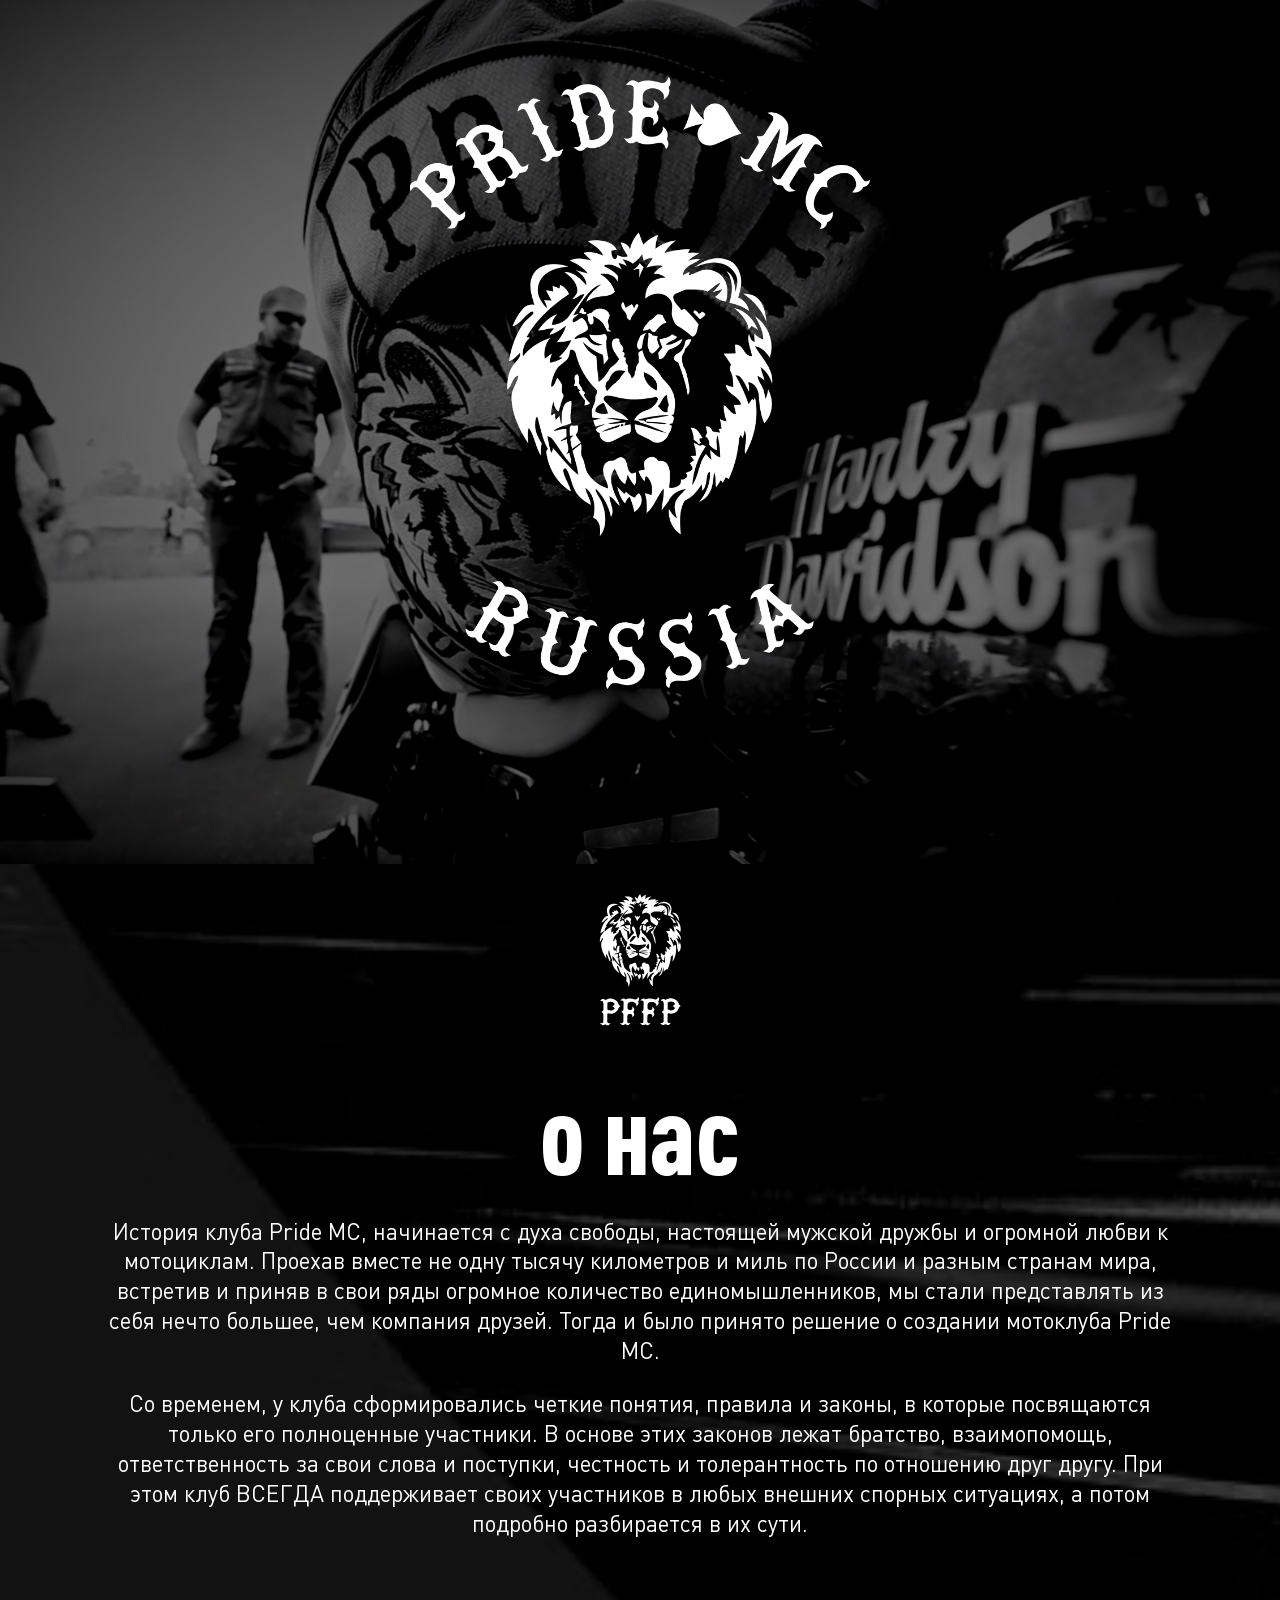
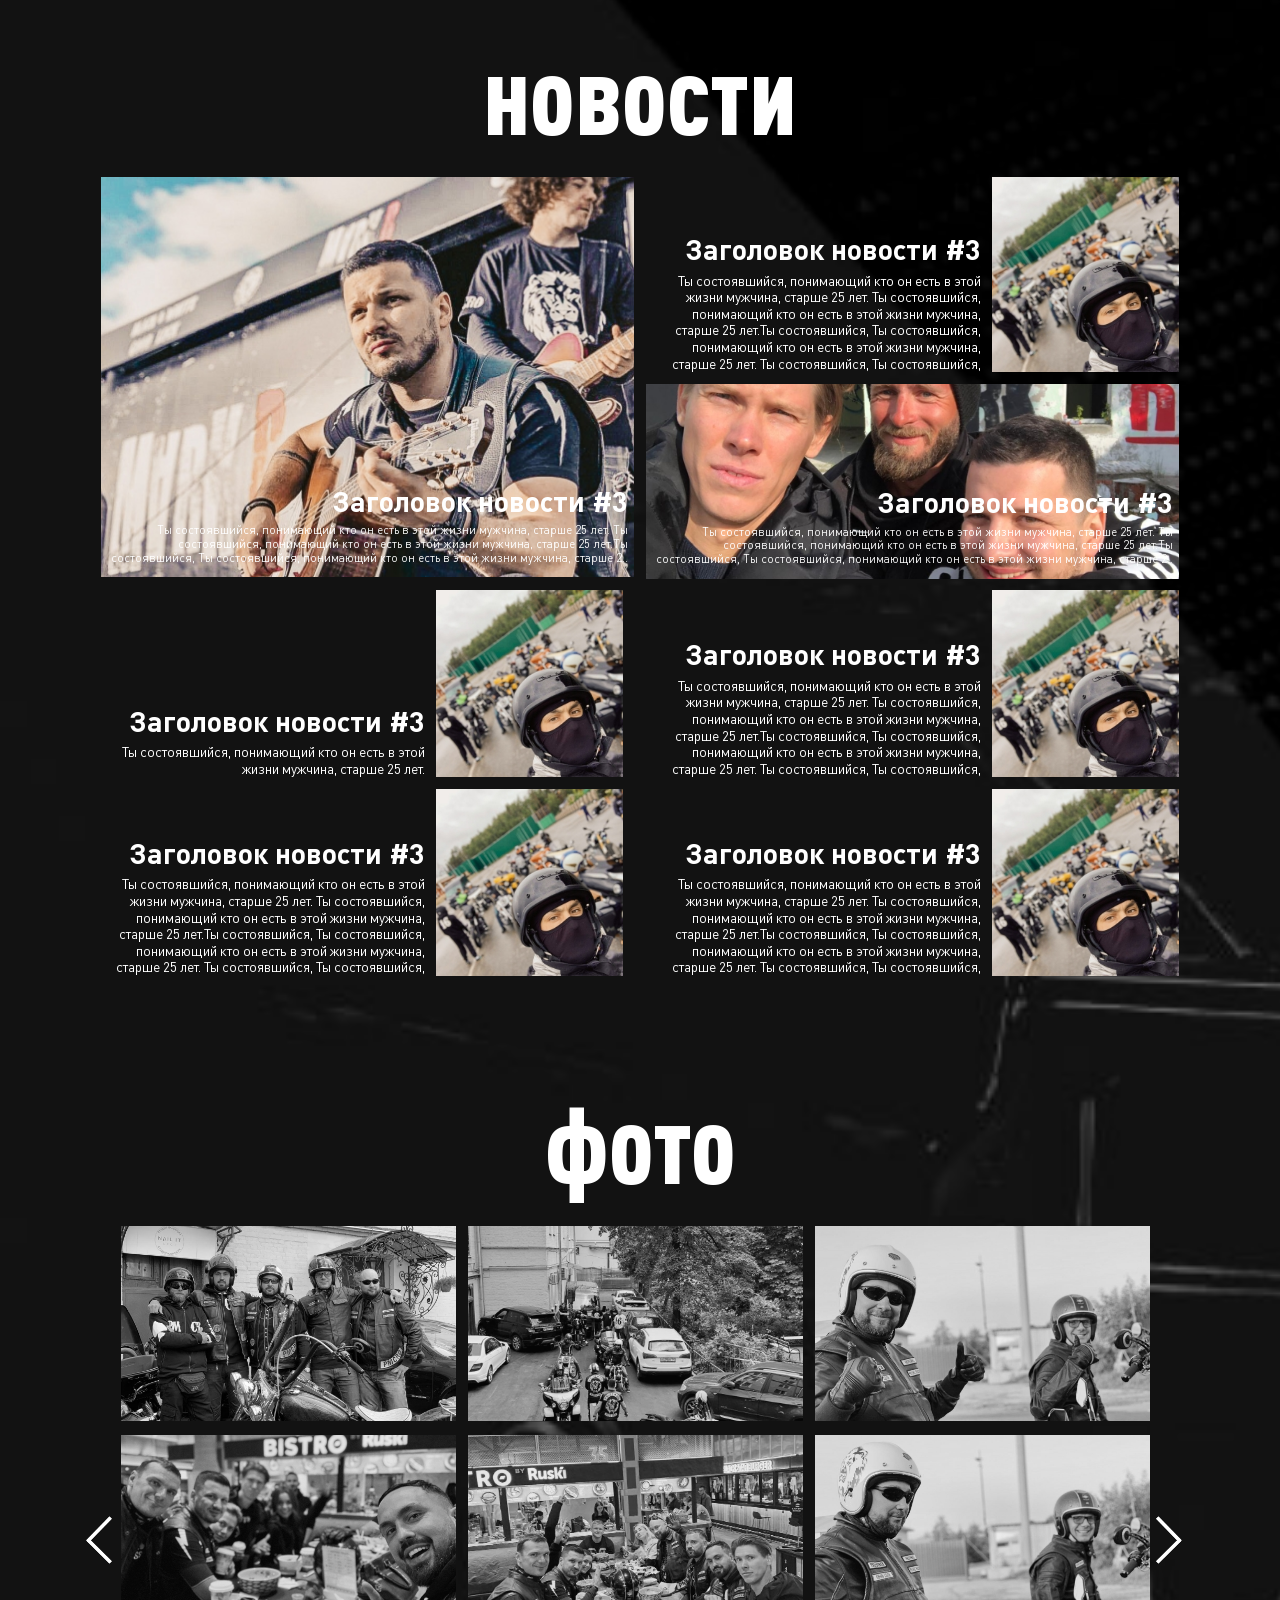
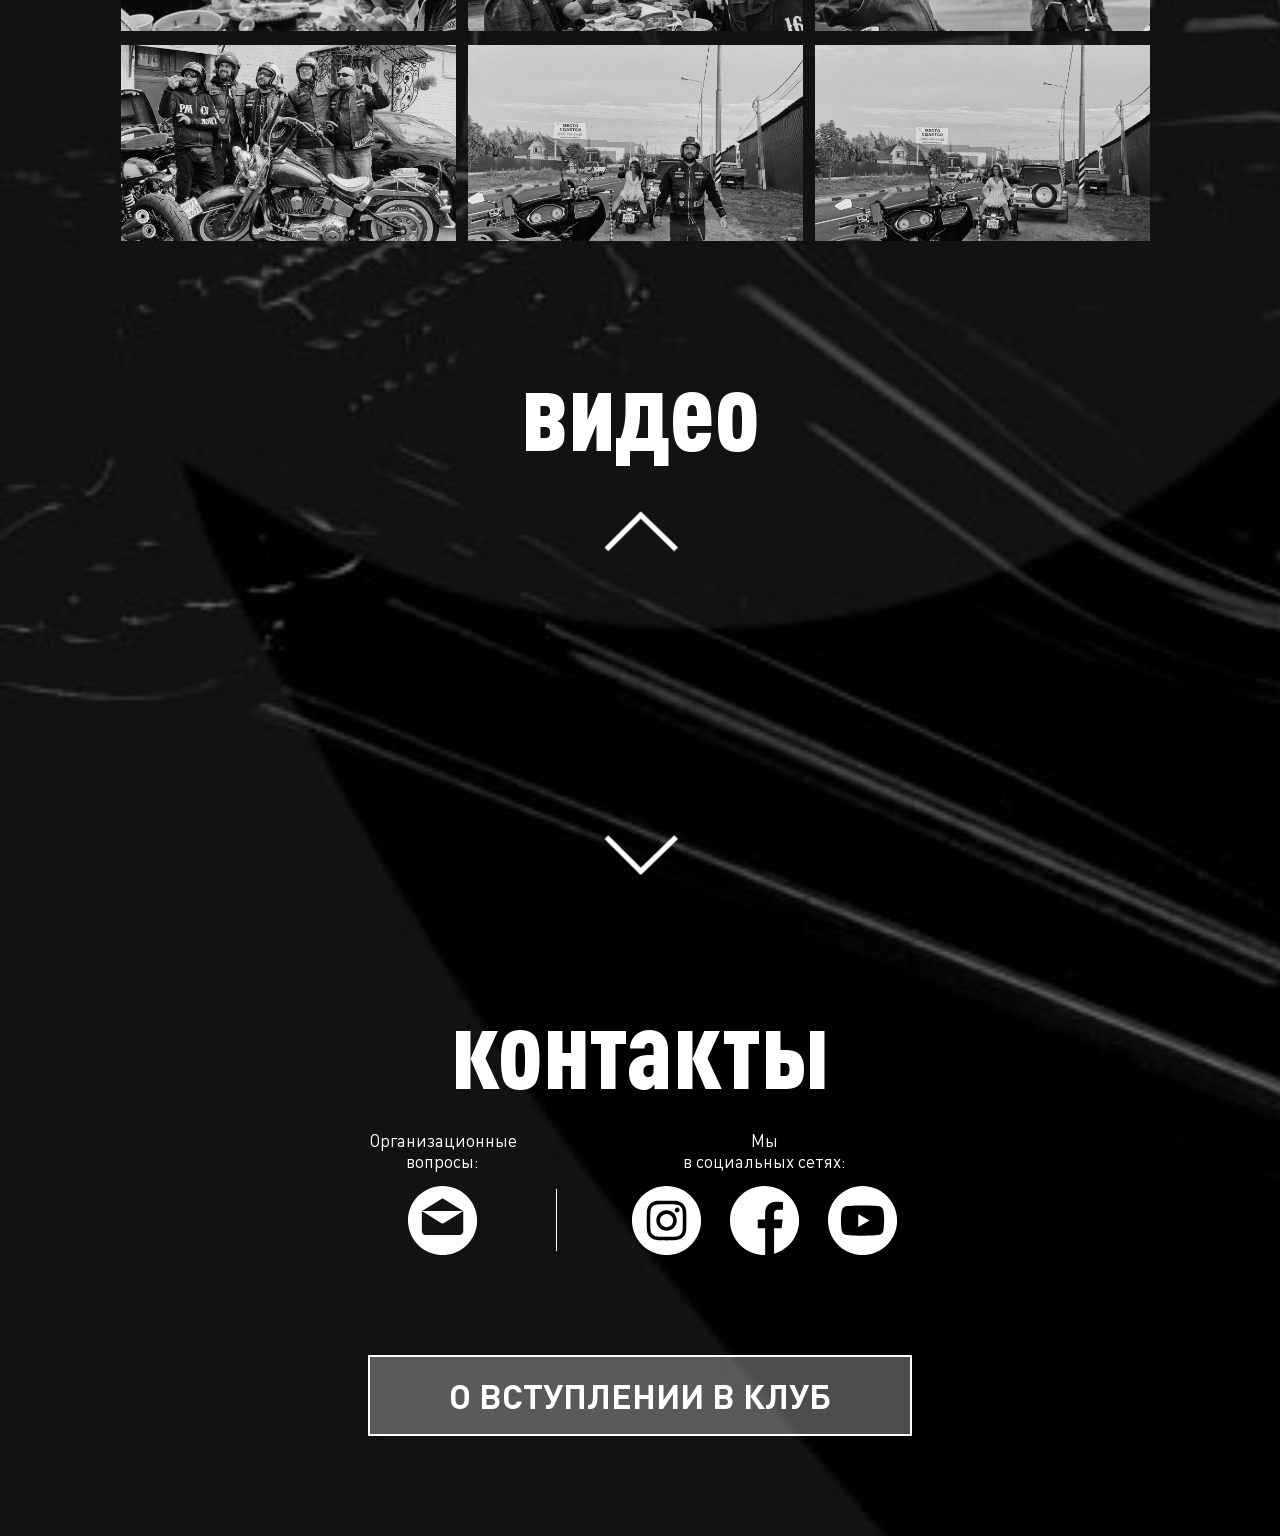
==== commit 6f9b7061: "Десктоп и адаптив" ====
--- a/index.html
+++ b/index.html
@@ -62,7 +62,7 @@
 		<main class="main">
 			<section class="first-screen">
 				<video poster="img/poster.jpg" class="video-bg" autoplay muted loop>
-					<source src="img/video-bg.mp4" type="video/mp4" >
+					<source src="img/video-bg_optimize.mp4" type="video/mp4" >
 					</video>
 					<div class="main-logo">
 						<img src="img/pmc-logo.png" alt="" >
@@ -79,21 +79,22 @@
 			<section class="pages">
 				<div class="about page active" id="page-1">
 					<div class="content">
-						<div class="container">
-							<p>
-								История клуба Pride MC, начинается с духа свободы, настоящей мужской дружбы и огромной любви к мотоциклам. Проехав вместе не одну тысячу километров и миль по России и разным странам мира, встретив и приняв в свои ряды огромное количество единомышленников,
-								мы стали представлять из себя нечто большее, чем компания друзей. Тогда и было принято решение о создании мотоклуба Pride MC.
-							</p>
-							<p>
-								Со временем, у клуба сформировались четкие понятия, правила и законы, в которые посвящаются только его полноценные участники. В основе этих законов лежат братство, взаимопомощь, ответственность за свои слова и поступки, честность и толерантность по отношению друг другу. При этом клуб ВСЕГДА поддерживает своих участников в любых внешних спорных ситуациях, а потом подробно разбирается в их сути.
-							</p>
-						</div>
-
 						<div class="page-title-container">
 							<div class="page-title">
 								о нас
 							</div>
 						</div>
+						<div class="container">
+							<p>
+								История клуба Pride MC, начинается с духа свободы, настоящей мужской дружбы и огромной любви к мотоциклам. Проехав вместе не одну тысячу километров и миль по России и разным странам мира, встретив и приняв в свои ряды огромное количество единомышленников,
+								мы стали представлять из себя нечто большее, чем компания друзей. Тогда и было принято решение о создании мотоклуба Pride MC.
+							</p>
+							<p>
+								Со временем, у клуба сформировались четкие понятия, правила и законы, в которые посвящаются только его полноценные участники. В основе этих законов лежат братство, взаимопомощь, ответственность за свои слова и поступки, честность и толерантность по отношению друг другу. При этом клуб ВСЕГДА поддерживает своих участников в любых внешних спорных ситуациях, а потом подробно разбирается в их сути.
+							</p>
+						</div>
+
+						
 					</div>
 					<!-- /.content -->
 				</div>
@@ -101,6 +102,11 @@
 
 				<div class="news page" id="page-2">
 					<div class="content">
+						<div class="page-title-container">
+							<div class="page-title">
+								новости
+							</div>
+						</div>
 						<div class="container">
 							<div class="news-container">
 								<div class="news-list">
@@ -219,122 +225,124 @@
 							</div>
 							<!-- /.news-container -->
 						</div>
-						<div class="page-title-container">
-							<div class="page-title">
-								новости
-							</div>
-						</div>
+						
 					</div>
 				</div>	
 				<!-- /.news -->
 
 				<div class="photos page" id="page-3">
 					<div class="content">
-						<div class="container">
-							<div class="photo-group">
-								<div class="photo-group__item">
-									<a href="#" class="js-popup-link" data-popup="photo-popup">
-										<img src="img/photos/photo-1.jpg" alt="">
-									</a>
-								</div>
-								<div class="photo-group__item">
-									<a href="#" class="js-popup-link" data-popup="photo-popup">
-										<img src="img/photos/photo-2.jpg" alt="">
-									</a>
-								</div>
-								<div class="photo-group__item">
-									<a href="#" class="js-popup-link" data-popup="photo-popup">
-										<img src="img/photos/photo-3.jpg" alt="">
-									</a>
-								</div>
-								<div class="photo-group__item">
-									<a href="#" class="js-popup-link" data-popup="photo-popup">
-										<img src="img/photos/photo-4.jpg" alt="">
-									</a>
-								</div>
-								<div class="photo-group__item">
-									<a href="#" class="js-popup-link" data-popup="photo-popup">
-										<img src="img/photos/photo-5.jpg" alt="">
-									</a>
-								</div>
-								<div class="photo-group__item">
-									<a href="#" class="js-popup-link" data-popup="photo-popup">
-										<img src="img/photos/photo-6.jpg" alt="">
-									</a>
-								</div>
-								<div class="photo-group__item">
-									<a href="#" class="js-popup-link" data-popup="photo-popup">
-										<img src="img/photos/photo-7.jpg" alt="">
-									</a>
-								</div>
-								<div class="photo-group__item">
-									<a href="#" class="js-popup-link" data-popup="photo-popup">
-										<img src="img/photos/photo-8.jpg" alt="">
-									</a>
-								</div>
-								<div class="photo-group__item">
-									<a href="#" class="js-popup-link" data-popup="photo-popup">
-										<img src="img/photos/photo-9.jpg" alt="">
-									</a>
-								</div>
-								<div class="photo-group__item">
-									<a href="#" class="js-popup-link" data-popup="photo-popup">
-										<img src="img/photos/photo-10.jpg" alt="">
-									</a>
-								</div>
-								<div class="photo-group__item">
-									<a href="#" class="js-popup-link" data-popup="photo-popup">
-										<img src="img/photos/photo-11.jpg" alt="">
-									</a>
-								</div>
-								<div class="photo-group__item">
-									<a href="#" class="js-popup-link" data-popup="photo-popup">
-										<img src="img/photos/photo-12.jpg" alt="">
-									</a>
-								</div>
-								<div class="photo-group__item">
-									<a href="#" class="js-popup-link" data-popup="photo-popup">
-										<img src="img/photos/photo-13.jpg" alt="">
-									</a>
-								</div>
-								<div class="photo-group__item">
-									<a href="#" class="js-popup-link" data-popup="photo-popup">
-										<img src="img/photos/photo-14.jpg" alt="">
-									</a>
-								</div>
-								<div class="photo-group__item">
-									<a href="#" class="js-popup-link" data-popup="photo-popup">
-										<img src="img/photos/photo-15.jpg" alt="">
-									</a>
-								</div>
-								<div class="photo-group__item">
-									<a href="#" class="js-popup-link" data-popup="photo-popup">
-										<img src="img/photos/photo-16.jpg" alt="">
-									</a>
-								</div>
-								<div class="photo-group__item">
-									<a href="#" class="js-popup-link" data-popup="photo-popup">
-										<img src="img/photos/photo-17.jpg" alt="">
-									</a>
-								</div>
-								<div class="photo-group__item">
-									<a href="#" class="js-popup-link" data-popup="photo-popup">
-										<img src="img/photos/photo-18.jpg" alt="">
-									</a>
-								</div>
-							</div>
-						</div>
 						<div class="page-title-container">
 							<div class="page-title">
 								фото
 							</div>
 						</div>
+						<div class="container">
+							<div class="photo-group">
+								<div class="photo-group__item">
+									<a href="#" class="js-popup-link" data-popup="photo-popup">
+										<img src="img/photos/photo-1.jpg" alt="">
+									</a>
+								</div>
+								<div class="photo-group__item">
+									<a href="#" class="js-popup-link" data-popup="photo-popup">
+										<img src="img/photos/photo-2.jpg" alt="">
+									</a>
+								</div>
+								<div class="photo-group__item">
+									<a href="#" class="js-popup-link" data-popup="photo-popup">
+										<img src="img/photos/photo-3.jpg" alt="">
+									</a>
+								</div>
+								<div class="photo-group__item">
+									<a href="#" class="js-popup-link" data-popup="photo-popup">
+										<img src="img/photos/photo-4.jpg" alt="">
+									</a>
+								</div>
+								<div class="photo-group__item">
+									<a href="#" class="js-popup-link" data-popup="photo-popup">
+										<img src="img/photos/photo-5.jpg" alt="">
+									</a>
+								</div>
+								<div class="photo-group__item">
+									<a href="#" class="js-popup-link" data-popup="photo-popup">
+										<img src="img/photos/photo-6.jpg" alt="">
+									</a>
+								</div>
+								<div class="photo-group__item">
+									<a href="#" class="js-popup-link" data-popup="photo-popup">
+										<img src="img/photos/photo-7.jpg" alt="">
+									</a>
+								</div>
+								<div class="photo-group__item">
+									<a href="#" class="js-popup-link" data-popup="photo-popup">
+										<img src="img/photos/photo-8.jpg" alt="">
+									</a>
+								</div>
+								<div class="photo-group__item">
+									<a href="#" class="js-popup-link" data-popup="photo-popup">
+										<img src="img/photos/photo-9.jpg" alt="">
+									</a>
+								</div>
+								<div class="photo-group__item">
+									<a href="#" class="js-popup-link" data-popup="photo-popup">
+										<img src="img/photos/photo-10.jpg" alt="">
+									</a>
+								</div>
+								<div class="photo-group__item">
+									<a href="#" class="js-popup-link" data-popup="photo-popup">
+										<img src="img/photos/photo-11.jpg" alt="">
+									</a>
+								</div>
+								<div class="photo-group__item">
+									<a href="#" class="js-popup-link" data-popup="photo-popup">
+										<img src="img/photos/photo-12.jpg" alt="">
+									</a>
+								</div>
+								<div class="photo-group__item">
+									<a href="#" class="js-popup-link" data-popup="photo-popup">
+										<img src="img/photos/photo-13.jpg" alt="">
+									</a>
+								</div>
+								<div class="photo-group__item">
+									<a href="#" class="js-popup-link" data-popup="photo-popup">
+										<img src="img/photos/photo-14.jpg" alt="">
+									</a>
+								</div>
+								<div class="photo-group__item">
+									<a href="#" class="js-popup-link" data-popup="photo-popup">
+										<img src="img/photos/photo-15.jpg" alt="">
+									</a>
+								</div>
+								<div class="photo-group__item">
+									<a href="#" class="js-popup-link" data-popup="photo-popup">
+										<img src="img/photos/photo-16.jpg" alt="">
+									</a>
+								</div>
+								<div class="photo-group__item">
+									<a href="#" class="js-popup-link" data-popup="photo-popup">
+										<img src="img/photos/photo-17.jpg" alt="">
+									</a>
+								</div>
+								<div class="photo-group__item">
+									<a href="#" class="js-popup-link" data-popup="photo-popup">
+										<img src="img/photos/photo-18.jpg" alt="">
+									</a>
+								</div>
+							</div>
+						</div>
+						
 					</div>
 				</div>	
 				<!-- /.photos -->
 
 				<div class="videos page" id="page-4">
 					<div class="content">
+						<div class="page-title-container">
+							<div class="page-title">
+								видео
+							</div>
+						</div>
 						<div class="container">
 							<div class="video-slider">
 								<div class="video-slider__item">
@@ -368,17 +376,18 @@
 							</div>
 						</div>
 
+						
+					</div>
+				</div>	
+				<!-- /.videos -->
+
+				<div class="contacts page" id="page-5">
+					<div class="content">
 						<div class="page-title-container">
 							<div class="page-title">
-								видео
-							</div>
-						</div>
-					</div>
-				</div>	
-				<!-- /.videos -->
-
-				<div class="contacts page" id="page-5">
-					<div class="content">
+								контакты
+							</div>
+						</div>
 						<div class="container">
 							<div class="contact-data flex">
 								<div class="contact-data__item">
@@ -435,11 +444,7 @@
 							</div>
 						</div>
 
-						<div class="page-title-container">
-							<div class="page-title">
-								контакты
-							</div>
-						</div>
+						
 					</div>
 				</div>	
 				<!-- /.contacts -->
--- a/css/style.css
+++ b/css/style.css
@@ -148,9 +148,6 @@
 :root {
   --white-light: rgba(255, 255, 255, .3); }
 
-html, body {
-  min-height: 100%; }
-
 html {
   font-size: 16px; }
 
@@ -456,6 +453,9 @@
   position: relative;
   background: #000;
   overflow: hidden; }
+  .first-screen.hidden .video-bg,
+  .first-screen.hidden .main-logo {
+    opacity: 0; }
   .first-screen .video-bg {
     position: absolute;
     top: 0;
@@ -465,7 +465,9 @@
     width: 100%;
     height: 100%;
     -o-object-fit: cover;
-       object-fit: cover; }
+       object-fit: cover;
+    -webkit-transition: opacity .5s;
+    transition: opacity .5s; }
 
 .main-logo {
   width: 100%;
@@ -526,7 +528,7 @@
           transform: translateY(-50%);
   font-family: "Helvetica", sans-serif;
   font-size: 1.5em;
-  z-index: 6; }
+  z-index: 8; }
   .menu li {
     margin-bottom: .8333em; }
     .menu li:last-child {
@@ -544,7 +546,7 @@
         border-radius: 50%;
         border: 2px solid var(--white-light);
         position: absolute;
-        right: 0;
+        right: .12em;
         top: 50%;
         -webkit-transform: translateY(-50%);
                 transform: translateY(-50%);
@@ -559,7 +561,8 @@
         .menu li a.active::after {
           width: 1em;
           height: 1em;
-          border-color: #fff; }
+          border-color: #fff;
+          right: 0; }
 
 /*page*/
 .pages,
@@ -582,11 +585,18 @@
     visibility: visible;
     z-index: 5; }
 
+.page.active {
+  z-index: 7; }
+.page.bg {
+  -webkit-transform: translateY(0);
+          transform: translateY(0);
+  z-index: 6; }
+
 .logo {
   position: absolute;
   top: 7.5em;
   left: 10em;
-  z-index: 6; }
+  z-index: 8; }
 
 .content {
   width: 100%;
@@ -609,7 +619,8 @@
   left: 10em;
   bottom: 0;
   width: 5em;
-  height: 8em; }
+  height: 8em;
+  z-index: 8; }
 
 .page-title {
   font-family: "DinProCn", sans-serif;
@@ -701,6 +712,8 @@
 .photo-group__item {
   padding: 0 .5em;
   margin-bottom: 1em; }
+  .photo-group__item a {
+    display: block; }
   .photo-group__item:hover img {
     -webkit-filter: grayscale(0);
             filter: grayscale(0); }
@@ -1218,7 +1231,8 @@
   width: 50%;
   margin-bottom: 1em; }
   .news-row__left .news__item {
-    height: 100%; }
+    height: 33.5em;
+    margin-bottom: 0; }
   .news-row__left .news__img {
     width: 100%;
     height: 100%; }
@@ -1335,5 +1349,382 @@
           transform: translateX(50%); }
 
 /*Footer*/
+/*media*/
+@media (max-width: 1500px) {
+  html {
+    font-size: .8vw; }
+
+  .logo {
+    top: 3em;
+    left: 3em; }
+
+  .page-title-container {
+    left: 3.5em; }
+
+  .container {
+    width: 85%; }
+
+  .news-row__left .news__item {
+    height: 400px; }
+
+  .news-row__right .news__item {
+    height: 195px; }
+
+  .menu {
+    right: 1em; } }
+/*1500*/
+@media (max-width: 1360px) {
+  html {
+    font-size: .9vw; }
+
+  .first-screen {
+    height: 96vh; }
+
+  .container {
+    width: 100%; }
+
+  .menu,
+  .scroll-down-container {
+    display: none; }
+
+  .pages {
+    background: #000 url("../img/page-bg.jpg") left top no-repeat;
+    background-size: cover;
+    background-attachment: fixed;
+    display: -webkit-box;
+    display: -ms-flexbox;
+    display: flex;
+    -webkit-box-orient: vertical;
+    -webkit-box-direction: normal;
+        -ms-flex-direction: column;
+            flex-direction: column;
+    padding-bottom: 50px; }
+
+  .pages, .page {
+    position: relative;
+    -webkit-transform: translateY(0);
+            transform: translateY(0);
+    visibility: visible;
+    height: auto;
+    -webkit-transition: all 0s;
+    transition: all 0s; }
+
+  .page {
+    padding: 50px 0;
+    background: none; }
+
+  body,
+  .main {
+    height: auto;
+    overflow: visible; }
+
+  .first-screen.hidden .video-bg, .first-screen.hidden .main-logo {
+    opacity: 1; }
+
+  .news-list {
+    height: auto; }
+
+  .photo-group img {
+    height: 17em; }
+
+  .contacts .container,
+  .photos .container,
+  .videos .container {
+    height: auto; }
+
+  .contacts .container {
+    -webkit-transform: translateY(0);
+            transform: translateY(0); }
+
+  .contact-btn {
+    margin-top: 100px; }
+
+  .contact-data {
+    -webkit-box-pack: center;
+        -ms-flex-pack: center;
+            justify-content: center; }
+
+  .about .content {
+    text-align: center; }
+    .about .content p {
+      font-size: 2em; }
+
+  .page-title-container {
+    position: relative;
+    text-align: center;
+    width: 100%;
+    height: auto;
+    margin-bottom: 30px;
+    left: 0; }
+
+  .page-title {
+    -webkit-transform: rotate(0);
+            transform: rotate(0); }
+
+  .content {
+    -webkit-box-orient: vertical;
+    -webkit-box-direction: normal;
+        -ms-flex-direction: column;
+            flex-direction: column; }
+
+  .logo {
+    position: relative;
+    top: 0;
+    left: 0;
+    -webkit-box-ordinal-group: 0;
+        -ms-flex-order: -1;
+            order: -1;
+    text-align: center;
+    padding-top: 30px; }
+
+  .news__text p {
+    font-size: 1.2em; }
+
+  .video-slider {
+    height: 400px;
+    max-width: 800px !important; }
+    .video-slider .slick-list {
+      width: 100% !important;
+      max-width: 800px !important; }
+
+  .slick-slide.video-slider__item {
+    height: 400px;
+    width: 100% !important;
+    max-width: 800px !important;
+    -webkit-transform: translateX(0);
+            transform: translateX(0); }
+
+  .popup {
+    text-align: center; }
+    .popup .page-title-container {
+      padding-right: 3em; }
+    .popup .page-title a {
+      -webkit-box-pack: end;
+          -ms-flex-pack: end;
+              justify-content: flex-end; }
+
+  .about-club__title {
+    padding-left: 0; }
+
+  .about-club__list li {
+    font-size: 1.8em;
+    -webkit-box-pack: center;
+        -ms-flex-pack: center;
+            justify-content: center; }
+
+  .input-wrapper > span {
+    font-size: 1.8em; }
+
+  .form__title {
+    font-size: 4em; }
+
+  .input,
+  .form-notice {
+    font-size: 2em; }
+
+  .thanks {
+    font-size: 2.4em; }
+
+  .news-content {
+    -webkit-column-count: 3;
+            column-count: 3; }
+    .news-content h3 {
+      font-size: 4em; }
+    .news-content h4 {
+      font-size: 2em; }
+    .news-content p {
+      font-size: 2em; }
+
+  .news-list {
+    overflow-y: auto !important; }
+
+  .photo-popup-slide__item {
+    height: 100%; }
+
+  .photo-popup-slider .slick-list {
+    padding: 0 !important; } }
+/*1360*/
+@media (max-width: 1023px) {
+  .news-row__left .news__item {
+    height: 318px; }
+
+  .news-row__right .news__item {
+    height: 155px; }
+
+  .news__text p {
+    font-size: 1.5em; }
+
+  .news__text h3 {
+    font-size: 3em; }
+
+  .page {
+    padding: 30px 0; }
+
+  .contact-data__title {
+    font-size: 2em; }
+
+  .contact-data__list li a {
+    width: 7em;
+    height: 7em; }
+
+  .input-wrapper > span {
+    font-size: 2em; }
+
+  .news-content {
+    -webkit-column-count: 1;
+            column-count: 1; }
+    .news-content h3 {
+      font-size: 5em; }
+    .news-content h4 {
+      font-size: 3em;
+      line-height: 1.2; }
+    .news-content p {
+      font-size: 16px;
+      line-height: 1.4;
+      margin-bottom: 15px; } }
+/*1023*/
+@media (max-width: 767px) {
+  html {
+    font-size: 1.5vw; }
+
+  .news-row {
+    -ms-flex-wrap: wrap;
+        flex-wrap: wrap; }
+
+  .news-row__left,
+  .news-row__right,
+  .news__text,
+  .news-common .news__item {
+    width: 100%; }
+
+  .news-row__left,
+  .news-row__right {
+    margin-bottom: 15px; }
+
+  .news__text h3 {
+    font-size: 4em; }
+
+  .news__text p,
+  .news-row__left .news__text p,
+  .news-row__right .news__item:last-child .news__text p {
+    font-size: 2em; }
+
+  .news-row__left .news__item {
+    height: 200px; }
+
+  .news__item {
+    -webkit-box-orient: vertical;
+    -webkit-box-direction: reverse;
+        -ms-flex-direction: column-reverse;
+            flex-direction: column-reverse;
+    -webkit-box-align: center;
+        -ms-flex-align: center;
+            align-items: center;
+    text-align: center;
+    margin-bottom: 15px;
+    height: auto; }
+
+  .news__text {
+    text-align: center; }
+
+  .news__img {
+    width: 100%;
+    height: 150px;
+    -webkit-box-flex: 0;
+        -ms-flex: none;
+            flex: none; }
+    .news__img img {
+      -o-object-fit: contain;
+         object-fit: contain; }
+
+  .news-row__left .news__img img,
+  .news-row__right .news__item:last-child .news__img img {
+    -o-object-fit: cover;
+       object-fit: cover; }
+
+  .news-row__right .news__item {
+    height: auto; }
+
+  .btn {
+    padding: .625em;
+    width: 100%;
+    text-align: center;
+    white-space: normal; }
+
+  .about-club__list li {
+    font-size: 2.4em; }
+
+  .popup .container {
+    padding-top: 3rem;
+    max-height: inherit;
+    overflow: auto; }
+
+  .form-content {
+    padding-top: 30px;
+    height: 75vh;
+    overflow-y: auto; }
+    .form-content .container {
+      padding-top: 0; }
+
+  .row {
+    -ms-flex-wrap: wrap;
+        flex-wrap: wrap; }
+
+  [class^="col-"] {
+    width: 100%;
+    -webkit-box-flex: 0;
+        -ms-flex: 0 0 100%;
+            flex: 0 0 100%; }
+
+  .file-name {
+    font-size: 1.5em;
+    width: calc(100% - 80px); }
+
+  .file-btn {
+    width: 70px;
+    font-size: 14px; }
+
+  .input-wrapper > span,
+  .input {
+    font-size: 15px; }
+
+  .contact-form {
+    padding: 40px 0; }
+
+  .form-notice {
+    position: relative;
+    right: 0;
+    bottom: 0;
+    padding: 5px 0;
+    background-color: #000; }
+
+  .video-slider,
+  .slick-slide.video-slider__item {
+    height: 300px; }
+
+  .video-slider .slick-arrow {
+    width: 35px;
+    height: 25px; }
+
+  .video-slider .prev-arrow {
+    top: -15px; }
+
+  .video-slider .next-arrow {
+    bottom: -15px; } }
+/*767*/
+@media (max-width: 400px) {
+  html {
+    font-size: 2vw; }
+
+  .contact-data {
+    -webkit-box-orient: vertical;
+    -webkit-box-direction: normal;
+        -ms-flex-direction: column;
+            flex-direction: column; }
+
+  .contact-data__item:not(:last-child) {
+    padding-right: 0;
+    margin-right: 0;
+    margin-bottom: 30px; } }
 
 /*# sourceMappingURL=style.css.map */
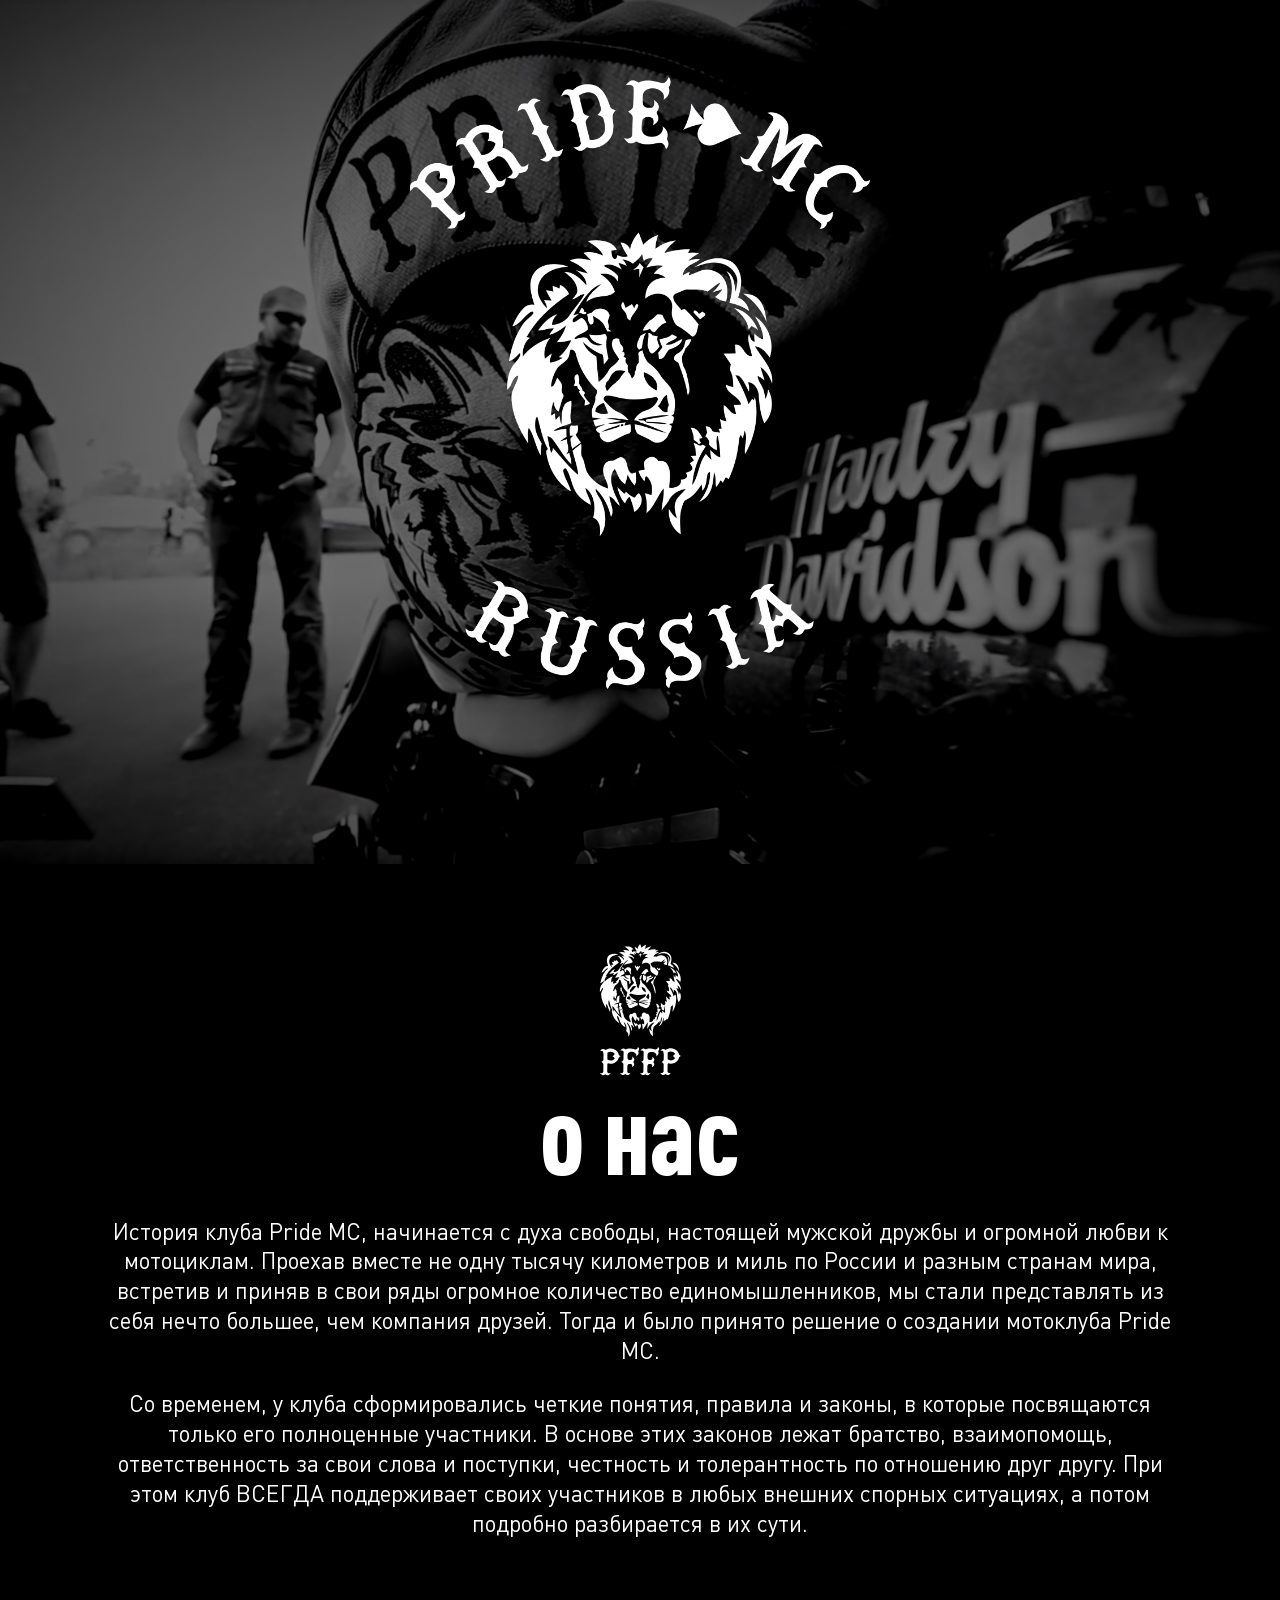
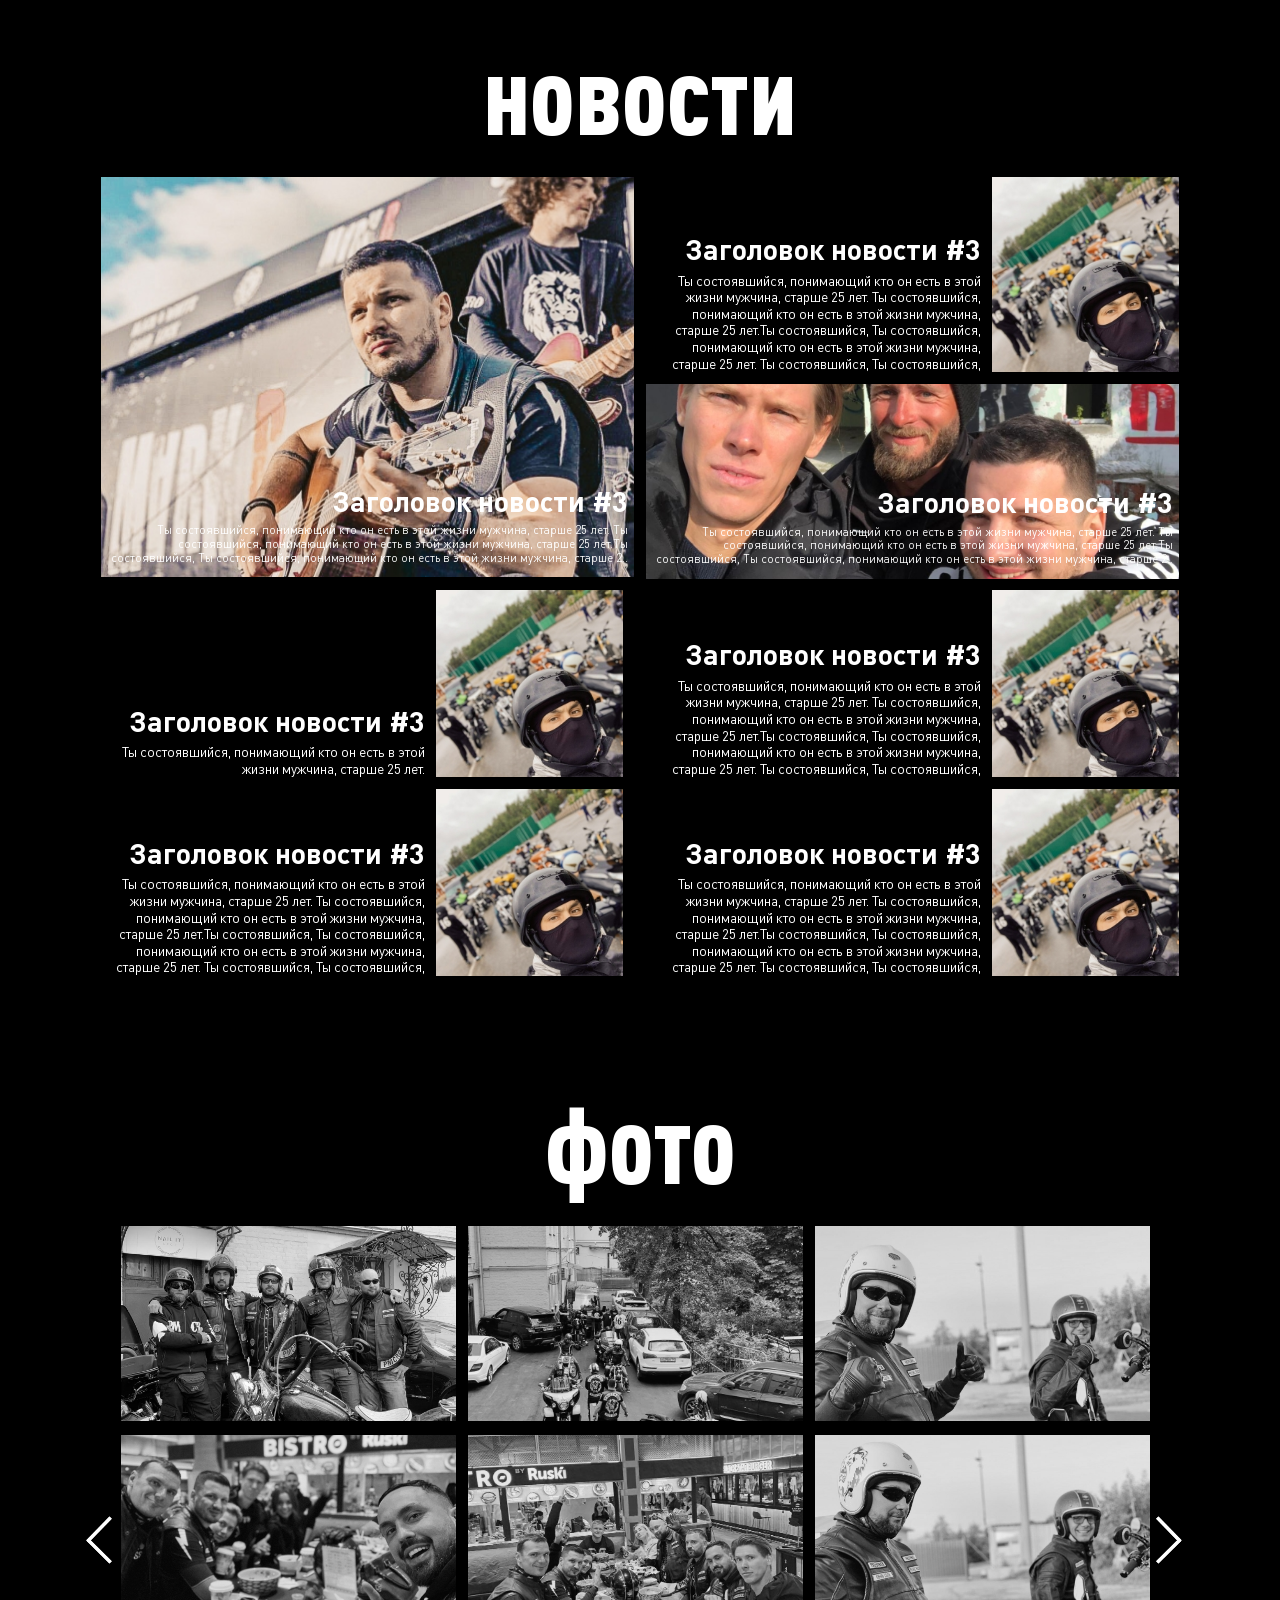
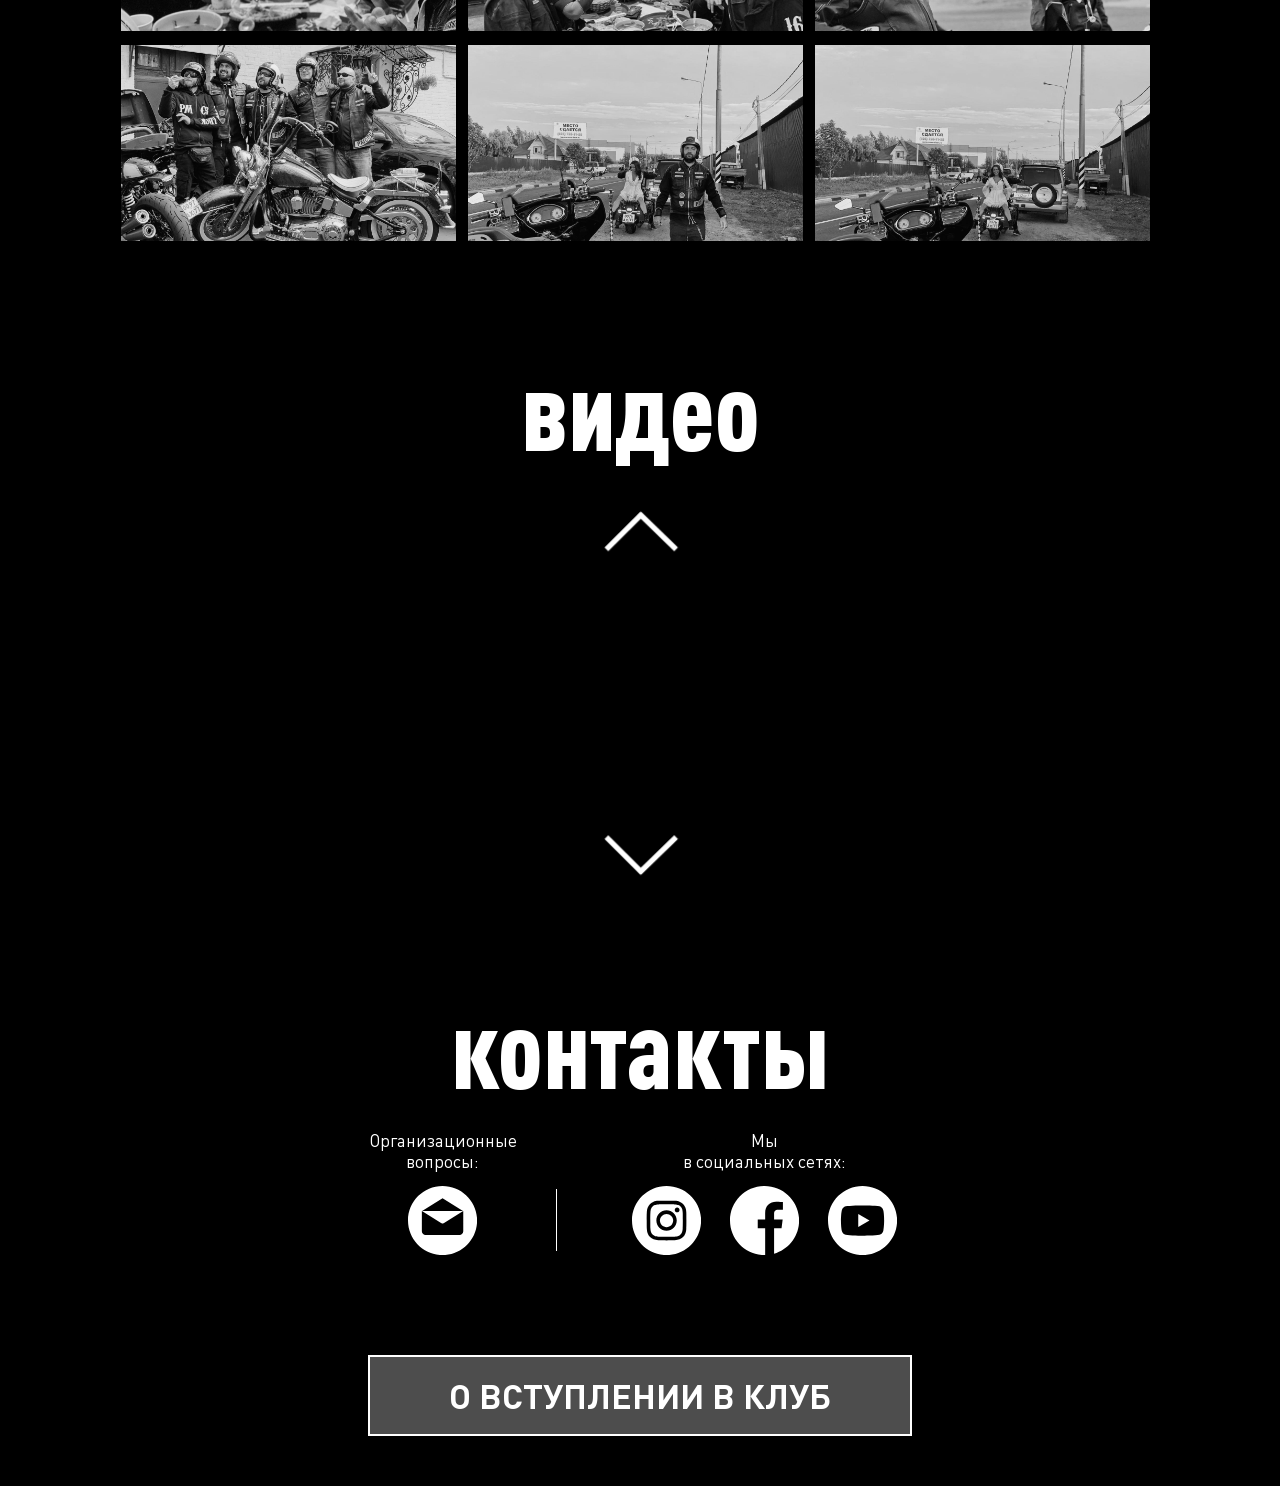
==== commit 3204f030: "Изменение эффекта прокрутки. Используется плагин fullpage" ====
--- a/index.html
+++ b/index.html
@@ -59,8 +59,8 @@
 		</svg>
 	</div>
 	<div class="wrapper">
-		<main class="main">
-			<section class="first-screen">
+		<main class="main" id="fullpage">
+			<section class="first-screen vertical-scrolling">
 				<video poster="img/poster.jpg" class="video-bg" autoplay muted loop>
 					<source src="img/video-bg_optimize.mp4" type="video/mp4" >
 					</video>
@@ -76,108 +76,66 @@
 					</div>
 			</section>
 
-			<section class="pages">
-				<div class="about page active" id="page-1">
-					<div class="content">
-						<div class="page-title-container">
-							<div class="page-title">
-								о нас
-							</div>
-						</div>
-						<div class="container">
-							<p>
-								История клуба Pride MC, начинается с духа свободы, настоящей мужской дружбы и огромной любви к мотоциклам. Проехав вместе не одну тысячу километров и миль по России и разным странам мира, встретив и приняв в свои ряды огромное количество единомышленников,
-								мы стали представлять из себя нечто большее, чем компания друзей. Тогда и было принято решение о создании мотоклуба Pride MC.
-							</p>
-							<p>
-								Со временем, у клуба сформировались четкие понятия, правила и законы, в которые посвящаются только его полноценные участники. В основе этих законов лежат братство, взаимопомощь, ответственность за свои слова и поступки, честность и толерантность по отношению друг другу. При этом клуб ВСЕГДА поддерживает своих участников в любых внешних спорных ситуациях, а потом подробно разбирается в их сути.
-							</p>
-						</div>
-
-						
-					</div>
-					<!-- /.content -->
-				</div>
-				<!-- /.about -->
-
-				<div class="news page" id="page-2">
-					<div class="content">
-						<div class="page-title-container">
-							<div class="page-title">
-								новости
-							</div>
-						</div>
-						<div class="container">
-							<div class="news-container">
-								<div class="news-list">
-									<div class="news-row flex">
-										<!-- В блоке news-row__left должна быть только одна новость -->
-										<div class="news-row__left">
-											<a href="#" class="news__item js-popup-link" data-popup="one-news">
-												<div class="news__img">
-													<img src="img/news-big.jpg" alt="">
-												</div>
-												<div class="news__text">
-													<h3>
-														Заголовок
-														новости #3
-													</h3>
-													<p>
-														Ты состоявшийся, понимающий кто он есть в этой жизни мужчина, старше 25 лет. Ты состоявшийся, понимающий кто он есть в этой жизни мужчина, старше 25 лет.Ты состоявшийся, Ты состоявшийся, понимающий кто он есть в этой жизни мужчина, старше 25 лет. Ты состоявшийся, Ты состоявшийся, понимающий кто подробнее
-													</p>
-												</div>
-											</a>
-										</div>
-
-										<!-- В блоке news-row__right должно быть только две новости -->
-										<div class="news-row__right">
-											<a href="#" class="news__item js-popup-link" data-popup="one-news">
-												<div class="news__text">
-													<h3>
-														Заголовок
-														новости #3
-													</h3>
-													<p>
-														Ты состоявшийся, понимающий кто он есть в этой жизни мужчина, старше 25 лет. Ты состоявшийся, понимающий кто он есть в этой жизни мужчина, старше 25 лет.Ты состоявшийся, Ты состоявшийся, понимающий кто он есть в этой жизни мужчина, старше 25 лет. Ты состоявшийся, Ты состоявшийся, понимающий кто подробнее
-													</p>
-												</div>
-												<div class="news__img">
-													<img src="img/news-lt.jpg" alt="">
-												</div>
-											</a>
-											<a href="#" class="news__item js-popup-link" data-popup="one-news">
-												<div class="news__text">
-													<h3>
-														Заголовок
-														новости #3
-													</h3>
-													<p>
-														Ты состоявшийся, понимающий кто он есть в этой жизни мужчина, старше 25 лет. Ты состоявшийся, понимающий кто он есть в этой жизни мужчина, старше 25 лет.Ты состоявшийся, Ты состоявшийся, понимающий кто он есть в этой жизни мужчина, старше 25 лет. Ты состоявшийся, Ты состоявшийся, понимающий кто подробнее
-													</p>
-												</div>
-												<div class="news__img">
-													<img src="img/news-long.jpg" alt="">
-												</div>
-											</a>
-										</div>
-									</div>
-
-									<div class="news-common flex flex--wrap">
-										<!-- Здесь остальные новости -->
+			<div class="about page vertical-scrolling">
+				<div class="logo">
+					<img src="img/logo.svg" alt="">
+				</div>
+				<div class="content">
+					<div class="page-title-container">
+						<div class="page-title">
+							о нас
+						</div>
+					</div>
+					<div class="container">
+						<p>
+							История клуба Pride MC, начинается с духа свободы, настоящей мужской дружбы и огромной любви к мотоциклам. Проехав вместе не одну тысячу километров и миль по России и разным странам мира, встретив и приняв в свои ряды огромное количество единомышленников,
+							мы стали представлять из себя нечто большее, чем компания друзей. Тогда и было принято решение о создании мотоклуба Pride MC.
+						</p>
+						<p>
+							Со временем, у клуба сформировались четкие понятия, правила и законы, в которые посвящаются только его полноценные участники. В основе этих законов лежат братство, взаимопомощь, ответственность за свои слова и поступки, честность и толерантность по отношению друг другу. При этом клуб ВСЕГДА поддерживает своих участников в любых внешних спорных ситуациях, а потом подробно разбирается в их сути.
+						</p>
+					</div>
+
+
+				</div>
+				<!-- /.content -->
+			</div>
+			<!-- /.about -->
+
+			<div class="news page vertical-scrolling">
+				<div class="logo">
+					<img src="img/logo.svg" alt="">
+				</div>
+				<div class="content">
+					<div class="page-title-container">
+						<div class="page-title">
+							новости
+						</div>
+					</div>
+					<div class="container">
+						<div class="news-container">
+							<div class="news-list">
+								<div class="news-row flex">
+									<!-- В блоке news-row__left должна быть только одна новость -->
+									<div class="news-row__left">
 										<a href="#" class="news__item js-popup-link" data-popup="one-news">
+											<div class="news__img">
+												<img src="img/news-big.jpg" alt="">
+											</div>
 											<div class="news__text">
 												<h3>
 													Заголовок
 													новости #3
 												</h3>
 												<p>
-													Ты состоявшийся, понимающий кто он есть в этой жизни мужчина, старше 25 лет.
+													Ты состоявшийся, понимающий кто он есть в этой жизни мужчина, старше 25 лет. Ты состоявшийся, понимающий кто он есть в этой жизни мужчина, старше 25 лет.Ты состоявшийся, Ты состоявшийся, понимающий кто он есть в этой жизни мужчина, старше 25 лет. Ты состоявшийся, Ты состоявшийся, понимающий кто подробнее
 												</p>
 											</div>
-											<div class="news__img">
-												<img src="img/news-lt.jpg" alt="">
-											</div>
 										</a>
+									</div>
+
+									<!-- В блоке news-row__right должно быть только две новости -->
+									<div class="news-row__right">
 										<a href="#" class="news__item js-popup-link" data-popup="one-news">
 											<div class="news__text">
 												<h3>
@@ -203,266 +161,313 @@
 												</p>
 											</div>
 											<div class="news__img">
-												<img src="img/news-lt.jpg" alt="">
+												<img src="img/news-long.jpg" alt="">
 											</div>
 										</a>
-										<a href="#" class="news__item js-popup-link" data-popup="one-news">
-											<div class="news__text">
-												<h3>
-													Заголовок
-													новости #3
-												</h3>
-												<p>
-													Ты состоявшийся, понимающий кто он есть в этой жизни мужчина, старше 25 лет. Ты состоявшийся, понимающий кто он есть в этой жизни мужчина, старше 25 лет.Ты состоявшийся, Ты состоявшийся, понимающий кто он есть в этой жизни мужчина, старше 25 лет. Ты состоявшийся, Ты состоявшийся, понимающий кто подробнее
-												</p>
-											</div>
-											<div class="news__img">
-												<img src="img/news-lt.jpg" alt="">
-											</div>
-										</a>
-									</div>
-								</div>
-							</div>
-							<!-- /.news-container -->
-						</div>
-						
-					</div>
-				</div>	
-				<!-- /.news -->
-
-				<div class="photos page" id="page-3">
-					<div class="content">
-						<div class="page-title-container">
-							<div class="page-title">
-								фото
-							</div>
-						</div>
-						<div class="container">
-							<div class="photo-group">
-								<div class="photo-group__item">
-									<a href="#" class="js-popup-link" data-popup="photo-popup">
-										<img src="img/photos/photo-1.jpg" alt="">
+									</div>
+								</div>
+
+								<div class="news-common flex flex--wrap">
+									<!-- Здесь остальные новости -->
+									<a href="#" class="news__item js-popup-link" data-popup="one-news">
+										<div class="news__text">
+											<h3>
+												Заголовок
+												новости #3
+											</h3>
+											<p>
+												Ты состоявшийся, понимающий кто он есть в этой жизни мужчина, старше 25 лет.
+											</p>
+										</div>
+										<div class="news__img">
+											<img src="img/news-lt.jpg" alt="">
+										</div>
 									</a>
-								</div>
-								<div class="photo-group__item">
-									<a href="#" class="js-popup-link" data-popup="photo-popup">
-										<img src="img/photos/photo-2.jpg" alt="">
+									<a href="#" class="news__item js-popup-link" data-popup="one-news">
+										<div class="news__text">
+											<h3>
+												Заголовок
+												новости #3
+											</h3>
+											<p>
+												Ты состоявшийся, понимающий кто он есть в этой жизни мужчина, старше 25 лет. Ты состоявшийся, понимающий кто он есть в этой жизни мужчина, старше 25 лет.Ты состоявшийся, Ты состоявшийся, понимающий кто он есть в этой жизни мужчина, старше 25 лет. Ты состоявшийся, Ты состоявшийся, понимающий кто подробнее
+											</p>
+										</div>
+										<div class="news__img">
+											<img src="img/news-lt.jpg" alt="">
+										</div>
 									</a>
-								</div>
-								<div class="photo-group__item">
-									<a href="#" class="js-popup-link" data-popup="photo-popup">
-										<img src="img/photos/photo-3.jpg" alt="">
+									<a href="#" class="news__item js-popup-link" data-popup="one-news">
+										<div class="news__text">
+											<h3>
+												Заголовок
+												новости #3
+											</h3>
+											<p>
+												Ты состоявшийся, понимающий кто он есть в этой жизни мужчина, старше 25 лет. Ты состоявшийся, понимающий кто он есть в этой жизни мужчина, старше 25 лет.Ты состоявшийся, Ты состоявшийся, понимающий кто он есть в этой жизни мужчина, старше 25 лет. Ты состоявшийся, Ты состоявшийся, понимающий кто подробнее
+											</p>
+										</div>
+										<div class="news__img">
+											<img src="img/news-lt.jpg" alt="">
+										</div>
 									</a>
-								</div>
-								<div class="photo-group__item">
-									<a href="#" class="js-popup-link" data-popup="photo-popup">
-										<img src="img/photos/photo-4.jpg" alt="">
+									<a href="#" class="news__item js-popup-link" data-popup="one-news">
+										<div class="news__text">
+											<h3>
+												Заголовок
+												новости #3
+											</h3>
+											<p>
+												Ты состоявшийся, понимающий кто он есть в этой жизни мужчина, старше 25 лет. Ты состоявшийся, понимающий кто он есть в этой жизни мужчина, старше 25 лет.Ты состоявшийся, Ты состоявшийся, понимающий кто он есть в этой жизни мужчина, старше 25 лет. Ты состоявшийся, Ты состоявшийся, понимающий кто подробнее
+											</p>
+										</div>
+										<div class="news__img">
+											<img src="img/news-lt.jpg" alt="">
+										</div>
 									</a>
 								</div>
-								<div class="photo-group__item">
-									<a href="#" class="js-popup-link" data-popup="photo-popup">
-										<img src="img/photos/photo-5.jpg" alt="">
-									</a>
-								</div>
-								<div class="photo-group__item">
-									<a href="#" class="js-popup-link" data-popup="photo-popup">
-										<img src="img/photos/photo-6.jpg" alt="">
-									</a>
-								</div>
-								<div class="photo-group__item">
-									<a href="#" class="js-popup-link" data-popup="photo-popup">
-										<img src="img/photos/photo-7.jpg" alt="">
-									</a>
-								</div>
-								<div class="photo-group__item">
-									<a href="#" class="js-popup-link" data-popup="photo-popup">
-										<img src="img/photos/photo-8.jpg" alt="">
-									</a>
-								</div>
-								<div class="photo-group__item">
-									<a href="#" class="js-popup-link" data-popup="photo-popup">
-										<img src="img/photos/photo-9.jpg" alt="">
-									</a>
-								</div>
-								<div class="photo-group__item">
-									<a href="#" class="js-popup-link" data-popup="photo-popup">
-										<img src="img/photos/photo-10.jpg" alt="">
-									</a>
-								</div>
-								<div class="photo-group__item">
-									<a href="#" class="js-popup-link" data-popup="photo-popup">
-										<img src="img/photos/photo-11.jpg" alt="">
-									</a>
-								</div>
-								<div class="photo-group__item">
-									<a href="#" class="js-popup-link" data-popup="photo-popup">
-										<img src="img/photos/photo-12.jpg" alt="">
-									</a>
-								</div>
-								<div class="photo-group__item">
-									<a href="#" class="js-popup-link" data-popup="photo-popup">
-										<img src="img/photos/photo-13.jpg" alt="">
-									</a>
-								</div>
-								<div class="photo-group__item">
-									<a href="#" class="js-popup-link" data-popup="photo-popup">
-										<img src="img/photos/photo-14.jpg" alt="">
-									</a>
-								</div>
-								<div class="photo-group__item">
-									<a href="#" class="js-popup-link" data-popup="photo-popup">
-										<img src="img/photos/photo-15.jpg" alt="">
-									</a>
-								</div>
-								<div class="photo-group__item">
-									<a href="#" class="js-popup-link" data-popup="photo-popup">
-										<img src="img/photos/photo-16.jpg" alt="">
-									</a>
-								</div>
-								<div class="photo-group__item">
-									<a href="#" class="js-popup-link" data-popup="photo-popup">
-										<img src="img/photos/photo-17.jpg" alt="">
-									</a>
-								</div>
-								<div class="photo-group__item">
-									<a href="#" class="js-popup-link" data-popup="photo-popup">
-										<img src="img/photos/photo-18.jpg" alt="">
-									</a>
-								</div>
-							</div>
-						</div>
-						
-					</div>
-				</div>	
-				<!-- /.photos -->
-
-				<div class="videos page" id="page-4">
-					<div class="content">
-						<div class="page-title-container">
-							<div class="page-title">
-								видео
-							</div>
-						</div>
-						<div class="container">
-							<div class="video-slider">
-								<div class="video-slider__item">
-
-									<!-- Параметр ?enablejsapi=1 обязателен для остановки видео по клику -->
-
-									<div class="video-slider__content">
-										<iframe width="560" height="315" src="https://www.youtube.com/embed/OSI7sSUSCic?enablejsapi=1" frameborder="0" allow="accelerometer; autoplay; encrypted-media; gyroscope; picture-in-picture" allowfullscreen></iframe>
-									</div>
-								</div>
-								<div class="video-slider__item">
-									<div class="video-slider__content">
-										<iframe width="560" height="315" src="https://www.youtube.com/embed/FrDQDb9S3kc?enablejsapi=1" frameborder="0" allow="accelerometer; autoplay; encrypted-media; gyroscope; picture-in-picture" allowfullscreen></iframe>
-									</div>
-								</div>
-								<div class="video-slider__item">
-									<div class="video-slider__content">
-										<iframe width="560" height="315" src="https://www.youtube.com/embed/sheR5vYxQqA?enablejsapi=1" frameborder="0" allow="accelerometer; autoplay; encrypted-media; gyroscope; picture-in-picture" allowfullscreen></iframe>
-									</div>
-								</div>
-								<div class="video-slider__item">
-									<div class="video-slider__content">
-										<iframe width="560" height="315" src="https://www.youtube.com/embed/EXdQjm0Rwno?enablejsapi=1" frameborder="0" allow="accelerometer; autoplay; encrypted-media; gyroscope; picture-in-picture" allowfullscreen></iframe>
-									</div>
-								</div>
-								<div class="video-slider__item">
-									<div class="video-slider__content">
-										<iframe width="560" height="315" src="https://www.youtube.com/embed/rxGxwpbyOLo?enablejsapi=1" frameborder="0" allow="accelerometer; autoplay; encrypted-media; gyroscope; picture-in-picture" allowfullscreen></iframe>
-									</div>
-								</div>
-							</div>
-						</div>
-
-						
-					</div>
-				</div>	
-				<!-- /.videos -->
-
-				<div class="contacts page" id="page-5">
-					<div class="content">
-						<div class="page-title-container">
-							<div class="page-title">
-								контакты
-							</div>
-						</div>
-						<div class="container">
-							<div class="contact-data flex">
-								<div class="contact-data__item">
-									<div class="contact-data__title">
-										Организационные<br> вопросы:
-									</div>
-									<ul class="contact-data__list">
-										<li>
-											<a href="#">
-												<svg>
-													<use xlink:href="#mail"></use>
-												</svg>
-											</a>
-										</li>
-									</ul>
-								</div>
-
-								<div class="contact-data__item">
-									<div class="contact-data__title">
-										Мы<br>
-										в социальных сетях:
-									</div>
-									<ul class="contact-data__list">
-										<li>
-											<a href="#">
-												<svg>
-													<use xlink:href="#instagram"></use>
-												</svg>
-											</a>
-										</li>
-										<li>
-											<a href="#">
-												<svg>
-													<use xlink:href="#facebook"></use>
-												</svg>
-											</a>
-										</li>
-										<li>
-											<a href="#">
-												<svg>
-													<use xlink:href="#youtube"></use>
-												</svg>
-											</a>
-										</li>
-									</ul>
-								</div>
-							</div>
-							<div class="contact-btn">
-								<div class="btn-container">
-									<a href="#" class="btn js-popup-link" data-popup="about">
-										о вступлении в клуб
-									</a>
-								</div>
-							</div>
-						</div>
-
-						
-					</div>
-				</div>	
-				<!-- /.contacts -->
-
+							</div>
+						</div>
+						<!-- /.news-container -->
+					</div>
+
+				</div>
+			</div>	
+			<!-- /.news -->
+
+			<div class="photos page vertical-scrolling">
 				<div class="logo">
 					<img src="img/logo.svg" alt="">
 				</div>
-				<ul class="menu">
-					<li><a href="#" data-page="page-1" class="active">о нас</a></li>
-					<li><a href="#" data-page="page-2">новости</a></li>
-					<li><a href="#" data-page="page-3">фото</a></li>
-					<li><a href="#" data-page="page-4">видео</a></li>
-					<li><a href="#" data-page="page-5">контакты</a></li>
-				</ul>
-			</section>
+				<div class="content">
+					<div class="page-title-container">
+						<div class="page-title">
+							фото
+						</div>
+					</div>
+					<div class="container">
+						<div class="photo-group">
+							<div class="photo-group__item">
+								<a href="#" class="js-popup-link" data-popup="photo-popup">
+									<img src="img/photos/photo-1.jpg" alt="">
+								</a>
+							</div>
+							<div class="photo-group__item">
+								<a href="#" class="js-popup-link" data-popup="photo-popup">
+									<img src="img/photos/photo-2.jpg" alt="">
+								</a>
+							</div>
+							<div class="photo-group__item">
+								<a href="#" class="js-popup-link" data-popup="photo-popup">
+									<img src="img/photos/photo-3.jpg" alt="">
+								</a>
+							</div>
+							<div class="photo-group__item">
+								<a href="#" class="js-popup-link" data-popup="photo-popup">
+									<img src="img/photos/photo-4.jpg" alt="">
+								</a>
+							</div>
+							<div class="photo-group__item">
+								<a href="#" class="js-popup-link" data-popup="photo-popup">
+									<img src="img/photos/photo-5.jpg" alt="">
+								</a>
+							</div>
+							<div class="photo-group__item">
+								<a href="#" class="js-popup-link" data-popup="photo-popup">
+									<img src="img/photos/photo-6.jpg" alt="">
+								</a>
+							</div>
+							<div class="photo-group__item">
+								<a href="#" class="js-popup-link" data-popup="photo-popup">
+									<img src="img/photos/photo-7.jpg" alt="">
+								</a>
+							</div>
+							<div class="photo-group__item">
+								<a href="#" class="js-popup-link" data-popup="photo-popup">
+									<img src="img/photos/photo-8.jpg" alt="">
+								</a>
+							</div>
+							<div class="photo-group__item">
+								<a href="#" class="js-popup-link" data-popup="photo-popup">
+									<img src="img/photos/photo-9.jpg" alt="">
+								</a>
+							</div>
+							<div class="photo-group__item">
+								<a href="#" class="js-popup-link" data-popup="photo-popup">
+									<img src="img/photos/photo-10.jpg" alt="">
+								</a>
+							</div>
+							<div class="photo-group__item">
+								<a href="#" class="js-popup-link" data-popup="photo-popup">
+									<img src="img/photos/photo-11.jpg" alt="">
+								</a>
+							</div>
+							<div class="photo-group__item">
+								<a href="#" class="js-popup-link" data-popup="photo-popup">
+									<img src="img/photos/photo-12.jpg" alt="">
+								</a>
+							</div>
+							<div class="photo-group__item">
+								<a href="#" class="js-popup-link" data-popup="photo-popup">
+									<img src="img/photos/photo-13.jpg" alt="">
+								</a>
+							</div>
+							<div class="photo-group__item">
+								<a href="#" class="js-popup-link" data-popup="photo-popup">
+									<img src="img/photos/photo-14.jpg" alt="">
+								</a>
+							</div>
+							<div class="photo-group__item">
+								<a href="#" class="js-popup-link" data-popup="photo-popup">
+									<img src="img/photos/photo-15.jpg" alt="">
+								</a>
+							</div>
+							<div class="photo-group__item">
+								<a href="#" class="js-popup-link" data-popup="photo-popup">
+									<img src="img/photos/photo-16.jpg" alt="">
+								</a>
+							</div>
+							<div class="photo-group__item">
+								<a href="#" class="js-popup-link" data-popup="photo-popup">
+									<img src="img/photos/photo-17.jpg" alt="">
+								</a>
+							</div>
+							<div class="photo-group__item">
+								<a href="#" class="js-popup-link" data-popup="photo-popup">
+									<img src="img/photos/photo-18.jpg" alt="">
+								</a>
+							</div>
+						</div>
+					</div>
+
+				</div>
+			</div>	
+			<!-- /.photos -->
+
+			<div class="videos page vertical-scrolling">
+				<div class="logo">
+					<img src="img/logo.svg" alt="">
+				</div>
+				<div class="content">
+					<div class="page-title-container">
+						<div class="page-title">
+							видео
+						</div>
+					</div>
+					<div class="container">
+						<div class="video-slider">
+							<div class="video-slider__item">
+
+								<!-- Параметр ?enablejsapi=1 обязателен для остановки видео по клику -->
+
+								<div class="video-slider__content">
+									<iframe width="560" height="315" src="https://www.youtube.com/embed/OSI7sSUSCic?enablejsapi=1" frameborder="0" allow="accelerometer; autoplay; encrypted-media; gyroscope; picture-in-picture" allowfullscreen></iframe>
+								</div>
+							</div>
+							<div class="video-slider__item">
+								<div class="video-slider__content">
+									<iframe width="560" height="315" src="https://www.youtube.com/embed/FrDQDb9S3kc?enablejsapi=1" frameborder="0" allow="accelerometer; autoplay; encrypted-media; gyroscope; picture-in-picture" allowfullscreen></iframe>
+								</div>
+							</div>
+							<div class="video-slider__item">
+								<div class="video-slider__content">
+									<iframe width="560" height="315" src="https://www.youtube.com/embed/sheR5vYxQqA?enablejsapi=1" frameborder="0" allow="accelerometer; autoplay; encrypted-media; gyroscope; picture-in-picture" allowfullscreen></iframe>
+								</div>
+							</div>
+							<div class="video-slider__item">
+								<div class="video-slider__content">
+									<iframe width="560" height="315" src="https://www.youtube.com/embed/EXdQjm0Rwno?enablejsapi=1" frameborder="0" allow="accelerometer; autoplay; encrypted-media; gyroscope; picture-in-picture" allowfullscreen></iframe>
+								</div>
+							</div>
+							<div class="video-slider__item">
+								<div class="video-slider__content">
+									<iframe width="560" height="315" src="https://www.youtube.com/embed/rxGxwpbyOLo?enablejsapi=1" frameborder="0" allow="accelerometer; autoplay; encrypted-media; gyroscope; picture-in-picture" allowfullscreen></iframe>
+								</div>
+							</div>
+						</div>
+					</div>
+
+
+				</div>
+			</div>	
+			<!-- /.videos -->
+
+			<div class="contacts page vertical-scrolling">
+				<div class="logo">
+					<img src="img/logo.svg" alt="">
+				</div>
+				<div class="content">
+					<div class="page-title-container">
+						<div class="page-title">
+							контакты
+						</div>
+					</div>
+					<div class="container">
+						<div class="contact-data flex">
+							<div class="contact-data__item">
+								<div class="contact-data__title">
+									Организационные<br> вопросы:
+								</div>
+								<ul class="contact-data__list">
+									<li>
+										<a href="#">
+											<svg>
+												<use xlink:href="#mail"></use>
+											</svg>
+										</a>
+									</li>
+								</ul>
+							</div>
+
+							<div class="contact-data__item">
+								<div class="contact-data__title">
+									Мы<br>
+									в социальных сетях:
+								</div>
+								<ul class="contact-data__list">
+									<li>
+										<a href="#">
+											<svg>
+												<use xlink:href="#instagram"></use>
+											</svg>
+										</a>
+									</li>
+									<li>
+										<a href="#">
+											<svg>
+												<use xlink:href="#facebook"></use>
+											</svg>
+										</a>
+									</li>
+									<li>
+										<a href="#">
+											<svg>
+												<use xlink:href="#youtube"></use>
+											</svg>
+										</a>
+									</li>
+								</ul>
+							</div>
+						</div>
+						<div class="contact-btn">
+							<div class="btn-container">
+								<a href="#" class="btn js-popup-link" data-popup="about">
+									о вступлении в клуб
+								</a>
+							</div>
+						</div>
+					</div>
+
+
+				</div>
+			</div>	
+			<!-- /.contacts -->
+
 			<!-- /.pages -->
 
-			<div id="overlay"></div>
+		</main>
+
+		<div id="overlay"></div>
 
 			<div class="popup about-club" id="about">
 				<div class="container">
@@ -753,13 +758,12 @@
 				</div>
 			</div>
 			<!-- /.photo-popup -->
-
-		</main>
 	</div><!-- end wrapper -->
 
 <script src="https://code.jquery.com/jquery-3.3.1.min.js"></script>
 <script src="js/slick.min.js"></script>
 <script src="js/jquery.nicescroll.min.js"></script>
+<script src="js/fullpage.js"></script>
 <script src="js/common.js"></script>
 </body>
 </html>
--- a/css/style.css
+++ b/css/style.css
@@ -445,6 +445,247 @@
       color: black;
       opacity: 0.75; }
 
+/*!
+ * fullPage 3.0.5
+ * https://github.com/alvarotrigo/fullPage.js
+ *
+ * @license GPLv3 for open source use only
+ * or Fullpage Commercial License for commercial use
+ * http://alvarotrigo.com/fullPage/pricing/
+ *
+ * Copyright (C) 2018 http://alvarotrigo.com/fullPage - A project by Alvaro Trigo
+ */
+html.fp-enabled,
+.fp-enabled body {
+  margin: 0;
+  padding: 0;
+  overflow: hidden;
+  /*Avoid flicker on slides transitions for mobile phones #336 */
+  -webkit-tap-highlight-color: rgba(0, 0, 0, 0); }
+
+.fp-section {
+  position: relative;
+  -webkit-box-sizing: border-box;
+  /* Safari<=5 Android<=3 */
+  /* <=28 */
+  box-sizing: border-box; }
+
+.fp-slide {
+  float: left; }
+
+.fp-slide, .fp-slidesContainer {
+  height: 100%;
+  display: block; }
+
+.fp-slides {
+  z-index: 1;
+  height: 100%;
+  overflow: hidden;
+  position: relative;
+  -webkit-transition: all 0.3s ease-out;
+  /* Safari<=6 Android<=4.3 */
+  transition: all 0.3s ease-out; }
+
+.fp-section.fp-table, .fp-slide.fp-table {
+  display: table;
+  table-layout: fixed;
+  width: 100%; }
+
+.fp-tableCell {
+  display: table-cell;
+  vertical-align: middle;
+  width: 100%;
+  height: 100%; }
+
+.fp-slidesContainer {
+  float: left;
+  position: relative; }
+
+.fp-controlArrow {
+  -webkit-user-select: none;
+  /* webkit (safari, chrome) browsers */
+  -moz-user-select: none;
+  /* mozilla browsers */
+  -khtml-user-select: none;
+  /* webkit (konqueror) browsers */
+  -ms-user-select: none;
+  /* IE10+ */
+  position: absolute;
+  z-index: 4;
+  top: 50%;
+  cursor: pointer;
+  width: 0;
+  height: 0;
+  border-style: solid;
+  margin-top: -38px;
+  -webkit-transform: translate3d(0, 0, 0);
+  transform: translate3d(0, 0, 0); }
+
+.fp-controlArrow.fp-prev {
+  left: 15px;
+  width: 0;
+  border-width: 38.5px 34px 38.5px 0;
+  border-color: transparent #fff transparent transparent; }
+
+.fp-controlArrow.fp-next {
+  right: 15px;
+  border-width: 38.5px 0 38.5px 34px;
+  border-color: transparent transparent transparent #fff; }
+
+.fp-scrollable {
+  overflow: hidden;
+  position: relative; }
+
+.fp-scroller {
+  overflow: hidden; }
+
+.iScrollIndicator {
+  border: 0 !important; }
+
+.fp-notransition {
+  -webkit-transition: none !important;
+  transition: none !important; }
+
+#fp-nav {
+  position: fixed;
+  z-index: 100;
+  margin-top: -32px;
+  top: 50%;
+  opacity: 1;
+  -webkit-transform: translate3d(0, 0, 0); }
+
+#fp-nav.fp-right {
+  right: 3.75em; }
+
+#fp-nav.fp-left {
+  left: 17px; }
+
+.fp-slidesNav {
+  position: absolute;
+  z-index: 4;
+  opacity: 1;
+  -webkit-transform: translate3d(0, 0, 0);
+  transform: translate3d(0, 0, 0);
+  left: 0 !important;
+  right: 0;
+  margin: 0 auto !important; }
+
+.fp-slidesNav.fp-bottom {
+  bottom: 17px; }
+
+.fp-slidesNav.fp-top {
+  top: 17px; }
+
+#fp-nav ul,
+.fp-slidesNav ul {
+  margin: 0;
+  padding: 0; }
+
+.fp-slidesNav ul li {
+  display: block;
+  width: 14px;
+  height: 13px;
+  margin: 7px;
+  position: relative; }
+
+.fp-slidesNav ul li {
+  display: inline-block; }
+
+.fp-viewing-0 #fp-nav {
+  opacity: 0;
+  visibility: hidden; }
+
+#fp-nav {
+  -webkit-transition: opacity .5s;
+  transition: opacity .5s; }
+
+#fp-nav ul li {
+  margin-bottom: .75em; }
+  #fp-nav ul li:first-child span {
+    display: none; }
+
+#fp-nav ul li a {
+  display: -webkit-box;
+  display: -ms-flexbox;
+  display: flex;
+  -webkit-box-align: center;
+      -ms-flex-align: center;
+          align-items: center;
+  -webkit-box-pack: end;
+      -ms-flex-pack: end;
+          justify-content: flex-end;
+  font-size: 1.5em;
+  color: var(--white-light); }
+
+#fp-nav ul li a:hover {
+  color: #fff; }
+
+#fp-nav ul li a.active {
+  color: #fff; }
+  #fp-nav ul li a.active .fp-circle {
+    width: 1em;
+    height: 1em;
+    border-color: #fff;
+    -webkit-transform: translate(0.15em, 0.1em);
+            transform: translate(0.15em, 0.1em); }
+
+#fp-nav ul li a .fp-sr-only {
+  -webkit-box-flex: 0;
+      -ms-flex: none;
+          flex: none;
+  margin-right: .4em; }
+
+#fp-nav ul li a .fp-circle {
+  -webkit-box-flex: 0;
+      -ms-flex: none;
+          flex: none;
+  width: .75em;
+  height: .75em;
+  border-radius: 50%;
+  -webkit-transform: translateY(0.1em);
+          transform: translateY(0.1em);
+  border: 2px solid rgba(255, 255, 255, 0.3);
+  -webkit-transition: all 0.1s ease-in-out;
+  transition: all 0.1s ease-in-out; }
+
+#fp-nav ul li .fp-tooltip {
+  position: absolute;
+  top: -2px;
+  color: #fff;
+  font-size: 14px;
+  font-family: arial, helvetica, sans-serif;
+  white-space: nowrap;
+  max-width: 220px;
+  overflow: hidden;
+  display: block;
+  opacity: 0;
+  width: 0;
+  cursor: pointer; }
+
+#fp-nav ul li:hover .fp-tooltip,
+#fp-nav.fp-show-active a.active + .fp-tooltip {
+  -webkit-transition: opacity 0.2s ease-in;
+  transition: opacity 0.2s ease-in;
+  width: auto;
+  opacity: 1; }
+
+#fp-nav ul li .fp-tooltip.fp-right {
+  right: 20px; }
+
+#fp-nav ul li .fp-tooltip.fp-left {
+  left: 20px; }
+
+.fp-auto-height.fp-section,
+.fp-auto-height .fp-slide,
+.fp-auto-height .fp-tableCell {
+  height: auto !important; }
+
+.fp-responsive .fp-auto-height-responsive.fp-section,
+.fp-responsive .fp-auto-height-responsive .fp-slide,
+.fp-responsive .fp-auto-height-responsive .fp-tableCell {
+  height: auto !important; }
+
+/*Only display content to screen readers*/
 /*Header*/
 /*first-screen*/
 .first-screen {
@@ -567,17 +808,9 @@
 /*page*/
 .pages,
 .page {
-  -webkit-transform: translateY(100%);
-          transform: translateY(100%);
-  visibility: hidden;
   -webkit-transition: all 1s;
   transition: all 1s;
-  position: absolute;
-  top: 0;
-  left: 0;
-  width: 100%;
-  height: 100vh;
-  overflow: hidden; }
+  position: relative; }
   .pages.active,
   .page.active {
     -webkit-transform: translateY(0);
@@ -594,7 +827,7 @@
 
 .logo {
   position: absolute;
-  top: 7.5em;
+  top: 2.5em;
   left: 10em;
   z-index: 8; }
 
@@ -849,23 +1082,25 @@
 /*popup*/
 #overlay {
   position: fixed;
+  height: 100vh;
+  width: 100%;
   top: 0;
   right: 0;
   bottom: 0;
   left: 0;
   background: #000 url("../img/overlay_bg.jpg") left top no-repeat;
-  -webkit-transform: translateY(120%);
-          transform: translateY(120%);
+  opacity: 0;
   visibility: hidden;
   -webkit-transition: all .5s;
   transition: all .5s;
-  z-index: 20; }
+  z-index: 120; }
   #overlay.active {
-    -webkit-transform: translateY(0);
-            transform: translateY(0);
+    opacity: 1;
     visibility: visible; }
 
 .popup {
+  width: 100%;
+  height: 100vh;
   position: fixed;
   top: 0;
   right: 0;
@@ -887,7 +1122,7 @@
   visibility: hidden;
   -webkit-transition: all .5s;
   transition: all .5s;
-  z-index: 25; }
+  z-index: 125; }
   .popup.active {
     -webkit-transform: translateY(0);
             transform: translateY(0);
@@ -1336,7 +1571,7 @@
 
 /*nicescroll*/
 .nicescroll-rails {
-  opacity: 1 !important;
+  opacity: 0 !important;
   width: 1px !important;
   background-color: #fff;
   -webkit-transform: translateX(10px);
@@ -1384,7 +1619,11 @@
     width: 100%; }
 
   .menu,
-  .scroll-down-container {
+  .scroll-down-container,
+  .news .logo,
+  .photos .logo,
+  .videos .logo,
+  .contacts .logo {
     display: none; }
 
   .pages {
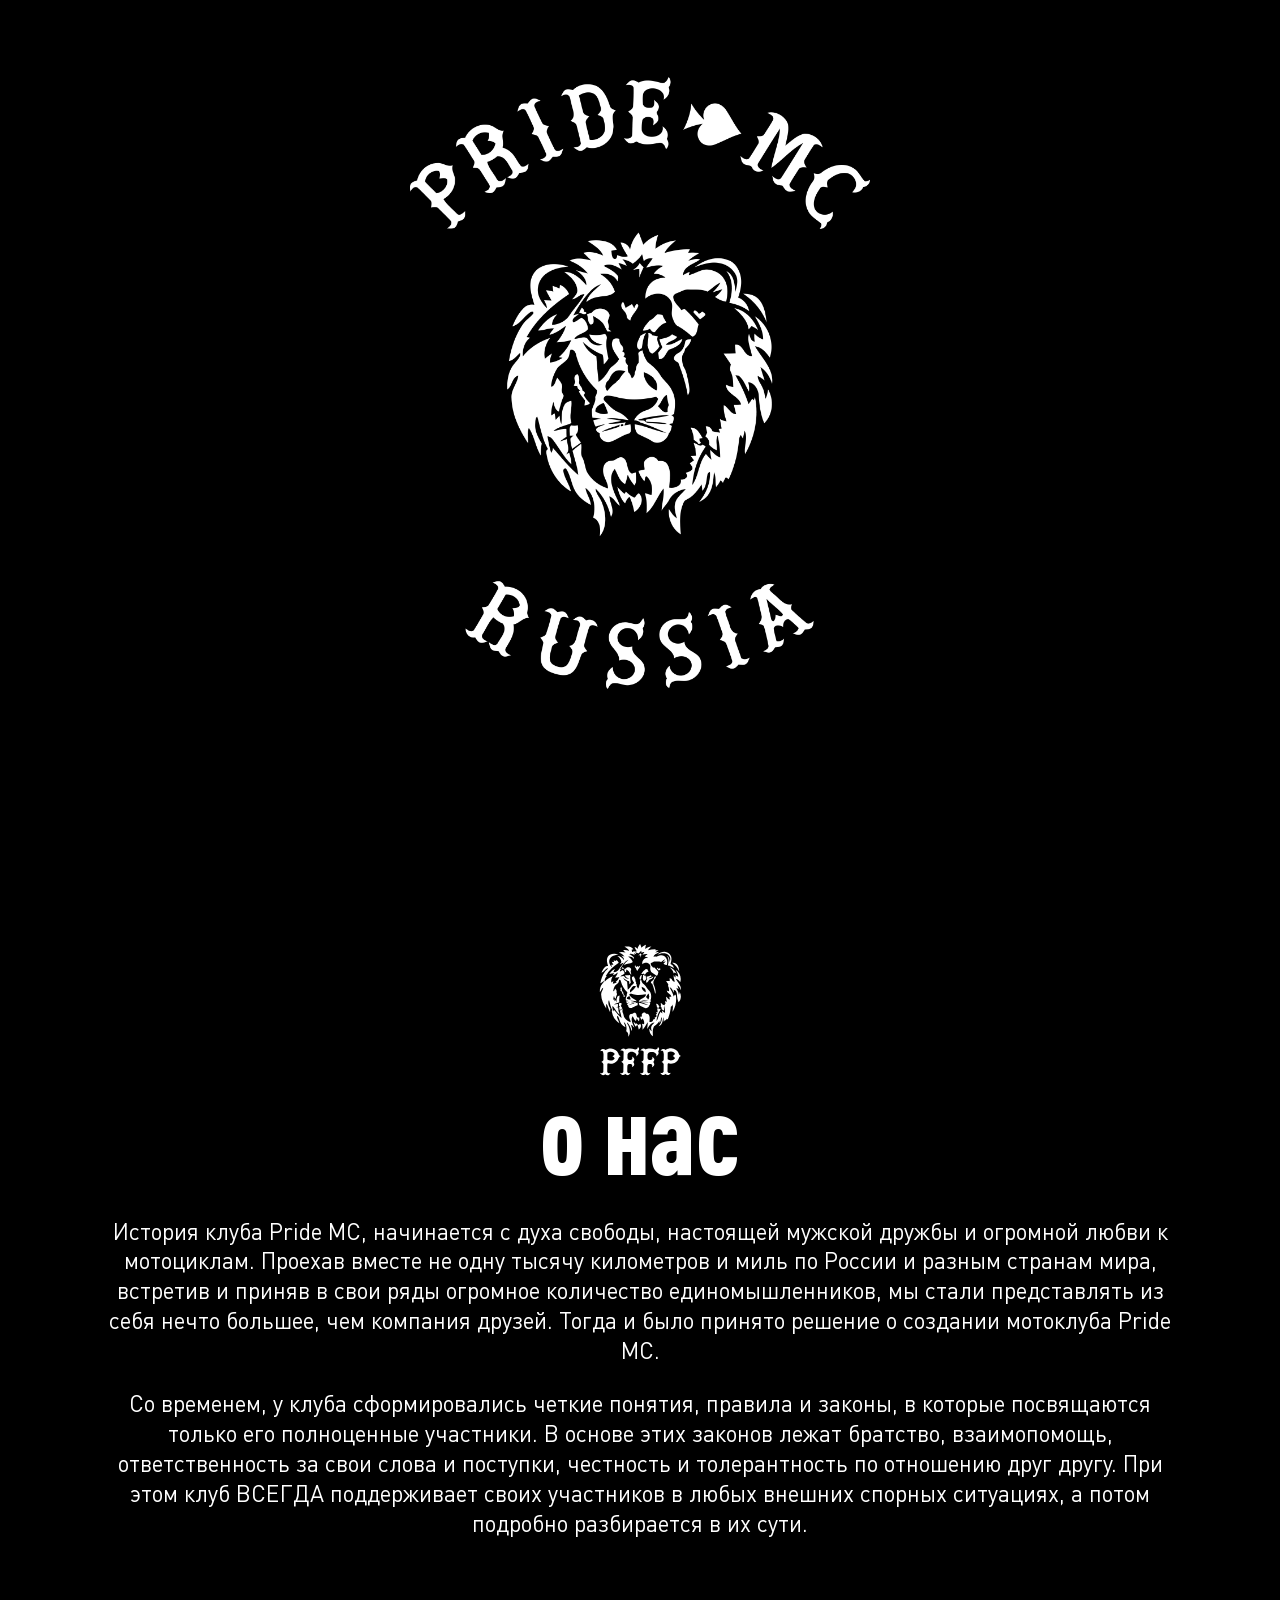
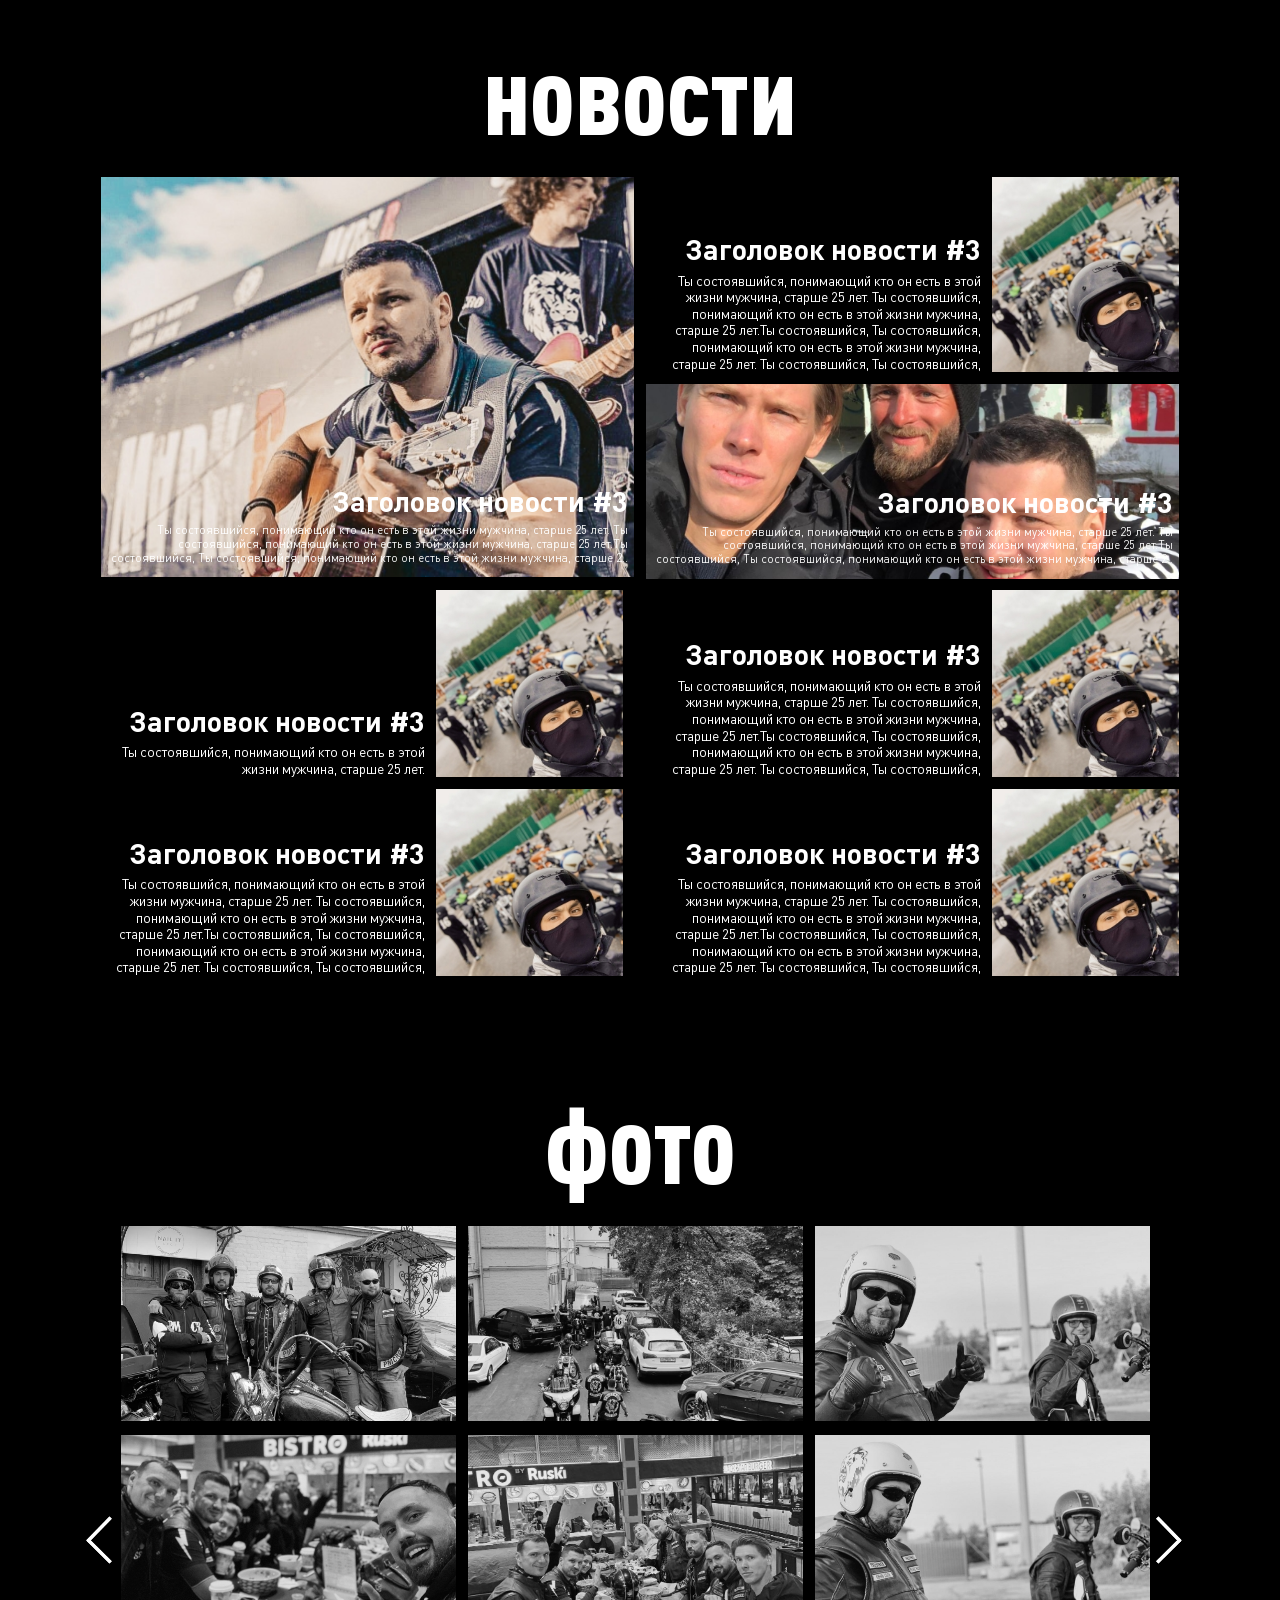
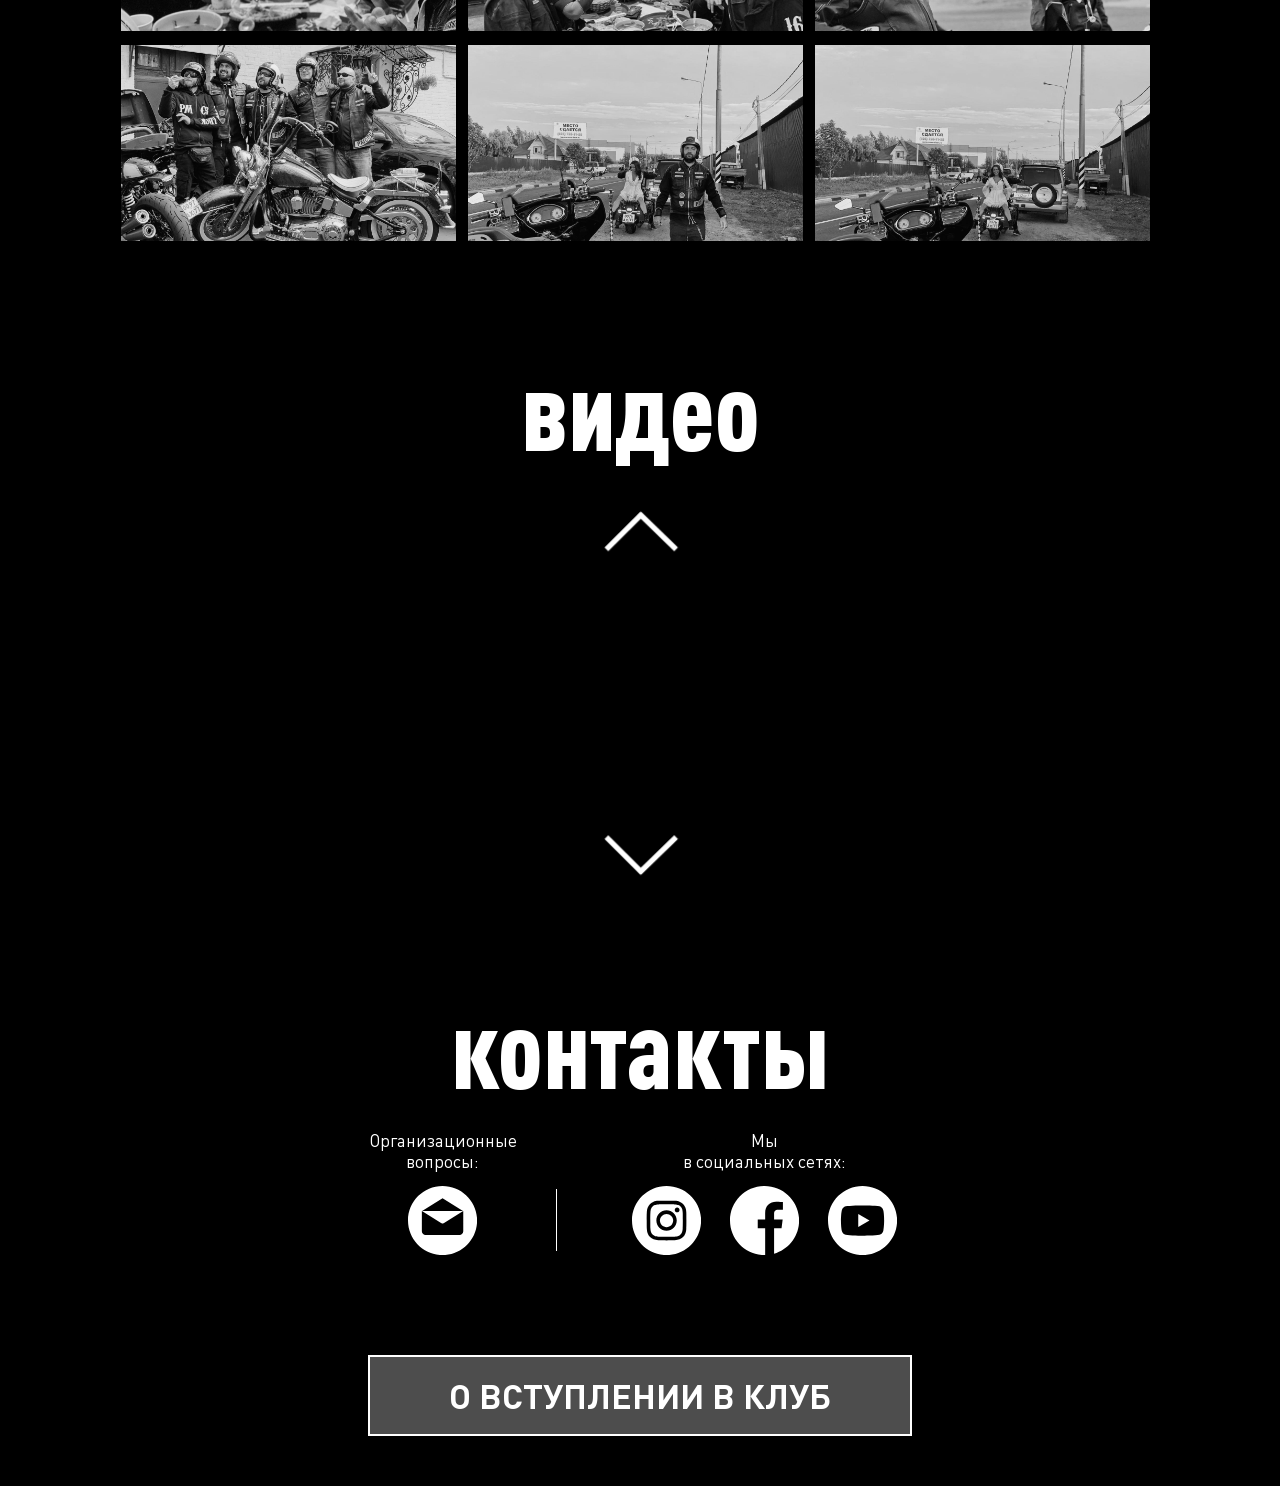
==== commit a80d0a91: "Убрал poster для video на первом экране" ====
--- a/index.html
+++ b/index.html
@@ -61,8 +61,8 @@
 	<div class="wrapper">
 		<main class="main" id="fullpage">
 			<section class="first-screen vertical-scrolling">
-				<video poster="img/poster.jpg" class="video-bg" autoplay muted loop>
-					<source src="img/video-bg_optimize.mp4" type="video/mp4" >
+					<video class="video-bg" autoplay muted loop>
+						<source src="img/video-bg.mp4" type="video/mp4" >
 					</video>
 					<div class="main-logo">
 						<img src="img/pmc-logo.png" alt="" >
